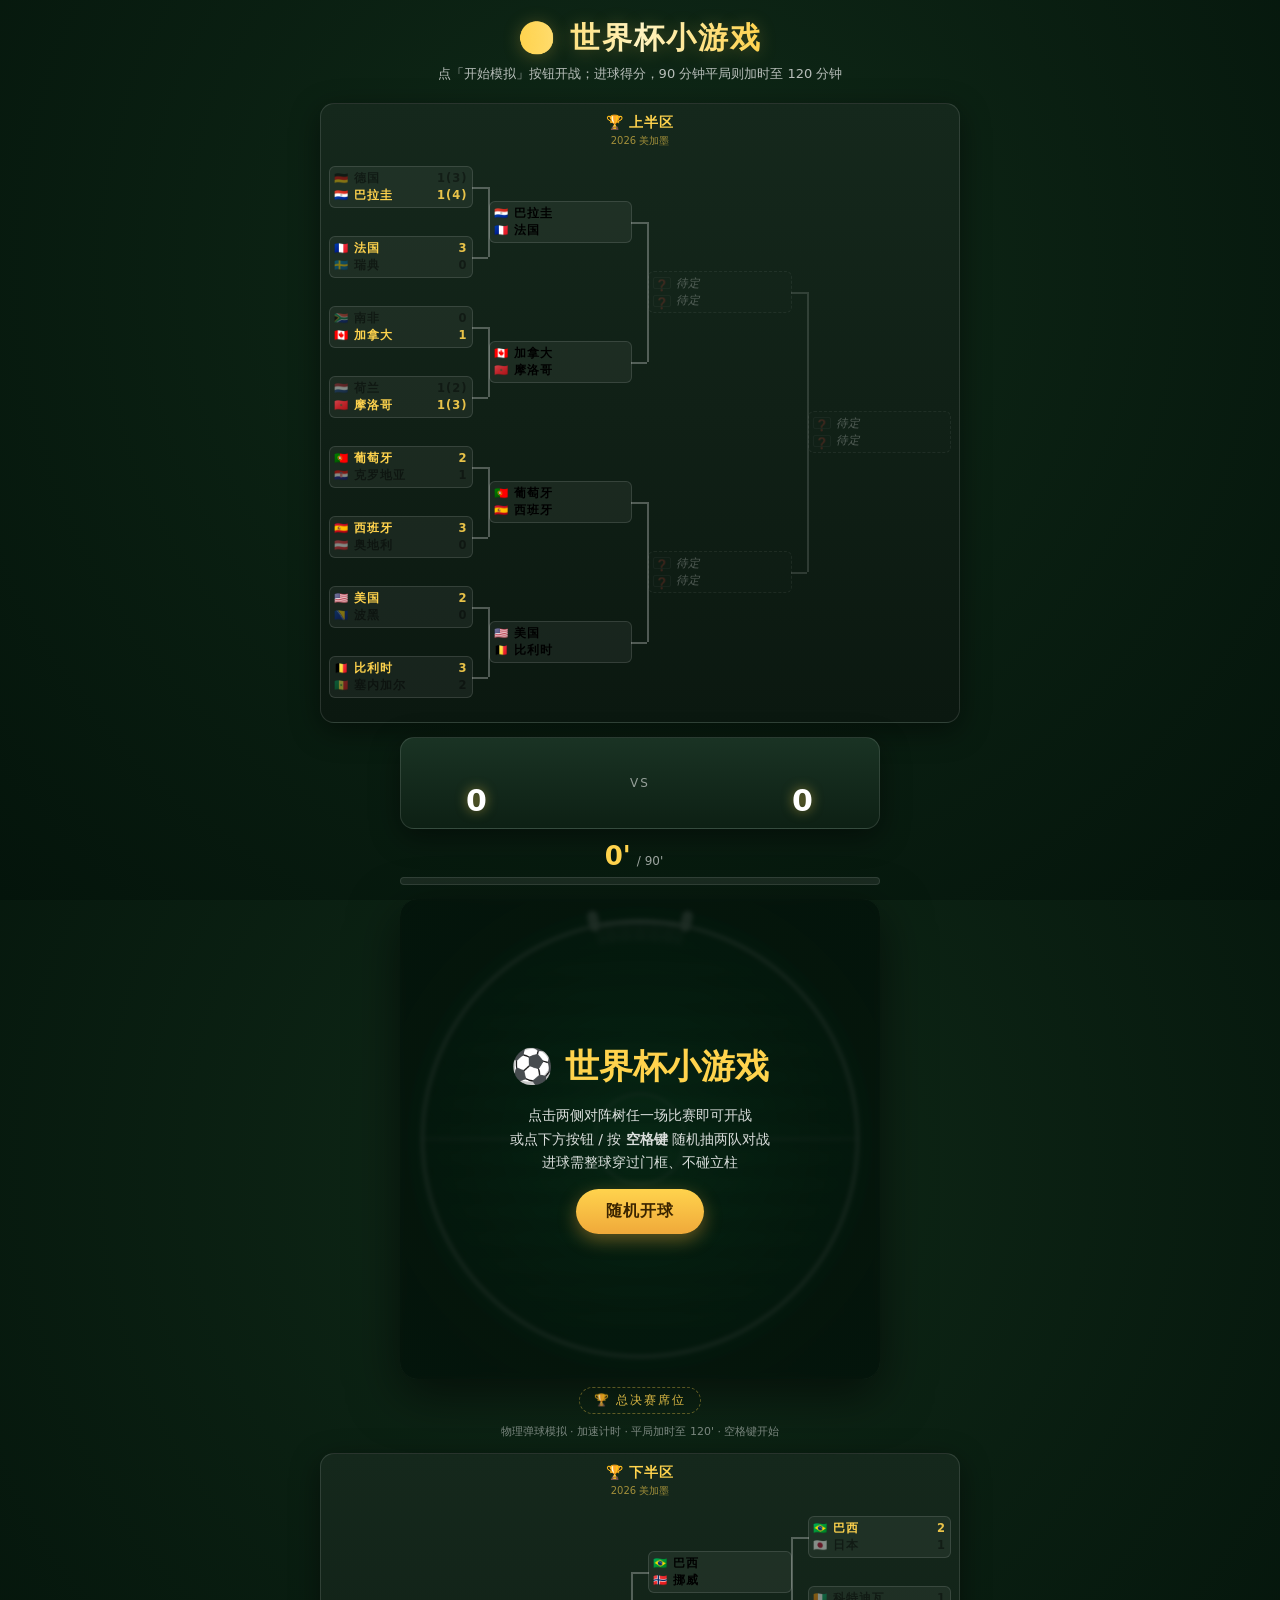
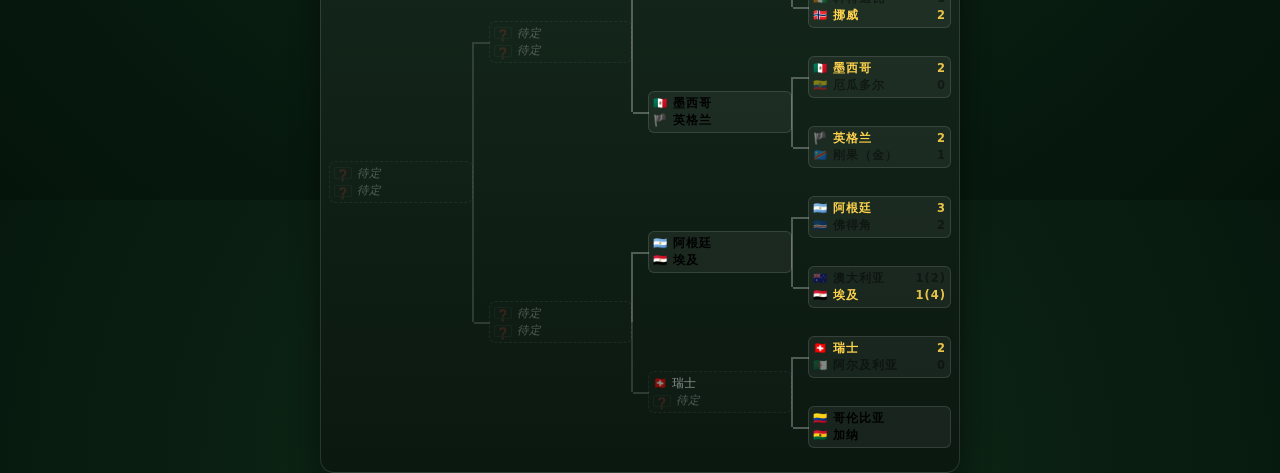
==== index.html @ c5d13bf4 "chore: 更新对阵图 32 强赛结果（葡/西/瑞/阿/埃 晋级） Co-Authored-By: Claude Opus 4.8 <noreply@anthropic.com>" ====
<!DOCTYPE html>
<html lang="zh-CN">
<head>
<meta charset="UTF-8">
<meta name="viewport" content="width=device-width, initial-scale=1.0">
<title>⚽ 世界杯小游戏</title>
<style>
  :root{
    --pitch:#0b5d2e;
    --pitch-dark:#073d1d;
    --line:rgba(255,255,255,.85);
    --gold:#ffd34d;
  }
  *{box-sizing:border-box;margin:0;padding:0}
  html,body{height:100%}
  body{
    font-family:"Segoe UI",system-ui,"Microsoft YaHei",sans-serif;
    background:radial-gradient(circle at 50% 30%,#102a18,#04140b);
    color:#fff;
    display:flex;flex-direction:column;align-items:center;
    min-height:100vh;padding:18px 12px 30px;
    overflow-x:hidden;
  }
  h1{
    font-size:clamp(20px,3.4vw,30px);
    letter-spacing:2px;
    background:linear-gradient(90deg,var(--gold),#fff7cf,var(--gold));
    -webkit-background-clip:text;background-clip:text;color:transparent;
    margin-bottom:6px;text-shadow:0 2px 18px rgba(255,211,77,.25);
  }
  .subtitle{opacity:.7;font-size:13px;margin-bottom:14px}

  .scoreboard{
    width:min(480px,92vw);
    display:flex;align-items:center;justify-content:space-between;gap:8px;
    background:linear-gradient(180deg,#1a3324,#0d2014);
    border:1px solid rgba(255,255,255,.12);
    border-radius:14px;padding:10px 16px;
    box-shadow:0 8px 30px rgba(0,0,0,.45);
  }
  .team{display:flex;flex-direction:column;align-items:center;min-width:120px}
  .flag{font-size:30px;line-height:1;filter:drop-shadow(0 2px 4px rgba(0,0,0,.5));min-height:32px;display:flex;align-items:center;justify-content:center}
  .tname{font-size:13px;margin-top:3px;opacity:.92;font-weight:600}
  .goals{font-size:30px;font-weight:800;letter-spacing:1px;color:#fff;text-shadow:0 0 12px rgba(255,211,77,.5)}
  .vs{font-size:12px;opacity:.55;letter-spacing:2px}
  .center{display:flex;flex-direction:column;align-items:center;gap:2px}

  .clock-wrap{width:min(480px,92vw);margin:12px 0 4px}
  .clock{
    display:flex;align-items:baseline;justify-content:center;gap:6px;
    font-variant-numeric:tabular-nums;
  }
  .clock .min{font-size:26px;font-weight:800;color:var(--gold)}
  .clock .lbl{font-size:12px;opacity:.6}
  .progress{
    height:8px;border-radius:6px;margin-top:6px;overflow:hidden;
    background:rgba(255,255,255,.08);border:1px solid rgba(255,255,255,.1);
  }
  .progress>i{
    display:block;height:100%;width:0%;
    background:linear-gradient(90deg,#3ddb6a,var(--gold),#ff6b4a);
    transition:width .08s linear;
  }

  .stage{position:relative;width:min(480px,92vw);aspect-ratio:1/1;margin-top:10px}
  canvas{width:100%;height:100%;display:block;border-radius:18px;
    box-shadow:0 16px 50px rgba(0,0,0,.55),inset 0 0 0 2px rgba(255,255,255,.06)}

  .overlay{
    position:absolute;inset:0;display:flex;flex-direction:column;
    align-items:center;justify-content:center;gap:14px;
    background:radial-gradient(circle at 50% 50%,rgba(4,20,11,.82),rgba(4,20,11,.95));
    border-radius:18px;text-align:center;padding:20px;
    transition:opacity .4s;backdrop-filter:blur(2px);
  }
  .overlay.hidden{opacity:0;pointer-events:none}
  .overlay h2{font-size:clamp(22px,4vw,34px);color:var(--gold)}
  .result-line{font-size:clamp(28px,6vw,46px);font-weight:800;letter-spacing:2px;
    text-shadow:0 0 22px rgba(255,211,77,.45)}
  .result-tag{font-size:14px;opacity:.8;margin-top:-6px;letter-spacing:6px}

  /* ---------- 比赛结束：结果卡片 ---------- */
  .final-result{
    display:flex;align-items:center;justify-content:center;gap:14px;
    width:100%;max-width:520px;margin:6px 0 2px;
  }
  .final-team{
    display:flex;flex-direction:column;align-items:center;gap:6px;
    min-width:104px;padding:10px 8px;border-radius:14px;
    background:linear-gradient(180deg,rgba(255,255,255,.04),rgba(255,255,255,.01));
    border:1px solid rgba(255,255,255,.12);
    transition:transform .25s,box-shadow .25s,border-color .25s;
  }
  .final-team.winner{
    transform:scale(1.1);
    border-color:rgba(255,211,77,.7);
    box-shadow:0 0 26px rgba(255,211,77,.45),0 0 60px rgba(255,211,77,.18);
  }
  .final-team .fflag{width:62px;height:44px;object-fit:cover;border-radius:6px;
    box-shadow:0 4px 12px rgba(0,0,0,.5);border:1px solid rgba(255,255,255,.25)}
  .final-team .fname{
    font-size:clamp(16px,2.6vw,22px);font-weight:800;letter-spacing:.5px;
    text-align:center;line-height:1.15;
  }
  .final-team.winner .fname{
    color:var(--gold);text-shadow:0 0 14px rgba(255,211,77,.55);
  }
  .final-score{
    font-size:clamp(46px,9vw,72px);font-weight:900;letter-spacing:2px;
    font-variant-numeric:tabular-nums;line-height:1;
    color:#fff;text-shadow:0 0 22px rgba(255,211,77,.55),0 4px 18px rgba(0,0,0,.6);
    display:flex;align-items:center;gap:10px;
  }
  .final-score .pen{
    font-size:.4em;font-weight:700;opacity:.85;color:var(--gold);
    display:flex;flex-direction:column;align-items:center;line-height:1.1;
  }
  .final-score .pen small{font-size:.62em;opacity:.7;font-weight:600;letter-spacing:1px}
  .final-tag{
    display:inline-block;margin-top:10px;padding:4px 16px;border-radius:20px;
    font-size:13px;font-weight:800;letter-spacing:4px;
    background:rgba(255,211,77,.14);border:1px solid rgba(255,211,77,.4);color:var(--gold);
  }
  .final-winner-line{
    margin-top:8px;font-size:clamp(15px,2.4vw,19px);font-weight:700;opacity:.92;
    text-align:center;
  }

  button{
    cursor:pointer;border:none;outline:none;
    font-family:inherit;font-weight:700;letter-spacing:1px;
  }
  .btn{
    background:linear-gradient(180deg,var(--gold),#f0a93a);
    color:#3a2400;padding:12px 30px;border-radius:30px;font-size:16px;
    box-shadow:0 6px 18px rgba(240,169,58,.4);transition:transform .12s,box-shadow .12s;
  }
  .btn:hover{transform:translateY(-2px);box-shadow:0 10px 24px rgba(240,169,58,.55)}
  .btn:active{transform:translateY(0)}

  .hint{font-size:11px;opacity:.45;margin-top:10px}

  .goal-flash{
    position:absolute;top:50%;left:50%;transform:translate(-50%,-50%) scale(.6);
    display:flex;flex-direction:column;align-items:center;gap:6px;
    font-size:clamp(34px,8vw,64px);font-weight:900;color:#fff;
    text-shadow:0 0 24px var(--gold),0 0 50px #ff6b4a;letter-spacing:3px;
    opacity:0;pointer-events:none;transition:opacity .25s,transform .25s;
  }
  .goal-flash.show{opacity:1;transform:translate(-50%,-50%) scale(1)}
  .goal-flash .gname{
    font-size:.42em;letter-spacing:1px;font-weight:800;color:var(--gold);
    text-shadow:0 0 14px rgba(255,211,77,.6);white-space:nowrap;
  }

  /* ---------- 整体布局：左半区树 | 中球场 | 右半区树 ---------- */
  :root{--ln:rgba(255,255,255,.28)}
  .layout{
    display:flex;gap:14px;align-items:flex-start;justify-content:center;
    width:min(1600px,99vw);margin-top:6px;
  }
  .bracket-side{
    flex:0 0 540px;display:flex;flex-direction:column;align-items:stretch;
    background:linear-gradient(180deg,#15281c,#0b1810);
    border:1px solid rgba(255,255,255,.12);border-radius:14px;
    padding:10px 8px;box-shadow:0 8px 30px rgba(0,0,0,.45);
  }
  .bracket-head{font-weight:800;font-size:14px;letter-spacing:1px;color:var(--gold);text-align:center;margin-bottom:4px}
  .bracket-sub{display:block;font-size:10px;font-weight:500;opacity:.6;letter-spacing:0;margin-top:2px}
  .center-panel{flex:1 1 560px;min-width:0;display:flex;flex-direction:column;align-items:center}
  .final-seat{
    margin-top:8px;font-size:12px;letter-spacing:2px;color:var(--gold);opacity:.85;
    padding:4px 14px;border:1px dashed rgba(255,211,77,.4);border-radius:20px;
  }

  /* ---------- 对阵树 ---------- */
  .bracket{display:flex;align-items:center;height:560px}
  .col{display:flex;flex-direction:column;justify-content:space-around;height:100%;flex:1;min-width:0}
  .gap{flex:0 0 16px}   /* 列间连接线空间 */

  .match{
    position:relative;display:block;cursor:pointer;text-align:left;
    background:rgba(255,255,255,.05);border:1px solid rgba(255,255,255,.12);
    border-radius:6px;padding:3px 4px;width:100%;
    transition:background .12s,border-color .12s;
  }
  .match:hover{background:rgba(255,211,77,.16);border-color:rgba(255,211,77,.6)}
  .match.active{background:rgba(255,211,77,.24);border-color:var(--gold);box-shadow:0 0 10px rgba(255,211,77,.4)}
  .match.disabled{cursor:default;background:rgba(255,255,255,.02);border-style:dashed;opacity:.5}
  .mrow{display:flex;align-items:center;gap:5px;font-size:11.5px;line-height:1.5}
  .mrow .mf{width:18px;height:12px;object-fit:cover;border-radius:2px;flex:0 0 auto;border:1px solid rgba(255,255,255,.2)}
  .mrow .mn{flex:1;min-width:0;white-space:nowrap;overflow:hidden;text-overflow:ellipsis}
  .mrow.tbd{opacity:.55}
  .mrow.tbd .mn{font-style:italic}
  .mrow .ms{flex:0 0 auto;font-variant-numeric:tabular-nums;font-weight:700;min-width:11px;text-align:right;opacity:.9}
  .mrow.win .mn{color:var(--gold);font-weight:700}
  .mrow.win .ms{color:var(--gold)}
  .mrow.lose{opacity:.45}

  /* 连接线：左侧树向右生长。横向 stub 用 ::after，纵向母线用 ::before */
  .col.has-next .match::after{
    content:'';position:absolute;left:100%;top:50%;width:16px;border-top:2px solid var(--ln);
  }
  /* 顶部队伍（奇数）：母线向下到配对中点 */
  .col.has-next .match:nth-child(odd)::before{
    content:'';position:absolute;left:calc(100% + 16px);top:50%;
    height:35px;border-right:2px solid var(--ln);
  }
  /* 底部队伍（偶数）：母线向上到配对中点 */
  .col.has-next .match:nth-child(even)::before{
    content:'';position:absolute;left:calc(100% + 16px);bottom:50%;
    height:35px;border-right:2px solid var(--ln);
  }
  /* 不同轮次配对半高不同：r2=70px, r3=140px */
  .col.r2 .match:nth-child(odd)::before,
  .col.r2 .match:nth-child(even)::before{height:70px}
  .col.r3 .match:nth-child(odd)::before,
  .col.r3 .match:nth-child(even)::before{height:140px}

  /* 右侧树：列序反向 + 连接线改到左侧（不用 transform，保证国旗/文字正向） */
  .bracket.mirror{flex-direction:row-reverse}
  .bracket.mirror .col.has-next .match::after{left:auto;right:100%}
  .bracket.mirror .col.has-next .match::before{
    left:auto;right:calc(100% + 16px);border-right:none;border-left:2px solid var(--ln)
  }

  /* 时钟加时标签 */
  .extra-tag{font-size:11px;color:#ff8a4a;margin-left:6px;font-weight:700}

  /* ---------- 点球大战记录条 ---------- */
  .pens-bar{width:min(480px,92vw);margin-top:8px;display:flex;flex-direction:column;gap:4px}
  .pens-row{display:flex;align-items:center;gap:7px;font-size:12px;
    background:rgba(255,255,255,.04);border:1px solid rgba(255,255,255,.1);
    border-radius:8px;padding:4px 8px}
  .pens-row .mf{width:20px;height:14px;object-fit:cover;border-radius:2px;flex:0 0 auto;border:1px solid rgba(255,255,255,.2)}
  .pens-row .pname{min-width:60px;font-weight:700;white-space:nowrap;overflow:hidden;text-overflow:ellipsis}
  .pens-slots{display:flex;gap:4px;flex:1;flex-wrap:wrap}
  .pens-slot{width:17px;height:17px;border-radius:4px;display:flex;align-items:center;justify-content:center;
    font-size:11px;font-weight:800;background:rgba(255,255,255,.06);border:1px solid rgba(255,255,255,.12)}
  .pens-slot.make{background:rgba(61,219,106,.25);border-color:#3ddb6a;color:#3ddb6a}
  .pens-slot.miss{background:rgba(255,90,90,.2);border-color:#ff5a5a;color:#ff5a5a}
  .pens-slot.now{box-shadow:0 0 8px rgba(255,211,77,.7);border-color:var(--gold);color:var(--gold)}

  @media(max-width:1280px){
    .layout{flex-direction:column;align-items:center}
    .bracket-side{flex:0 0 auto;width:min(640px,96vw)}
  }
</style>
</head>
<body>
  <h1>⚽ 世界杯小游戏</h1>
  <div class="subtitle">点「开始模拟」按钮开战；进球得分，90 分钟平局则加时至 120 分钟</div>

  <div class="layout">
    <!-- 左：上半区对阵树 -->
    <aside class="bracket-side">
      <div class="bracket-head">🏆 上半区
        <span class="bracket-sub">2026 美加墨</span>
      </div>
      <div class="bracket" id="bracketTop"></div>
    </aside>

    <!-- 中：球场 + 总决赛席位 -->
    <main class="center-panel">
      <div class="scoreboard">
        <div class="team">
          <div class="flag" id="flagA">🏳️</div>
          <div class="tname" id="nameA">A队</div>
          <div class="goals" id="scoreA">0</div>
        </div>
        <div class="center">
          <div class="vs">VS</div>
        </div>
        <div class="team">
          <div class="flag" id="flagB">🏳️</div>
          <div class="tname" id="nameB">B队</div>
          <div class="goals" id="scoreB">0</div>
        </div>
      </div>

      <div class="clock-wrap">
        <div class="clock">
          <span class="min" id="clockMin">0'</span>
          <span class="lbl" id="clockMax">/ 90'</span>
          <span class="extra-tag" id="extraTag"></span>
        </div>
        <div class="progress"><i id="progressBar"></i></div>
      </div>

      <div class="pens-bar" id="pensBar" style="display:none">
        <div class="pens-row" id="pensRowA"></div>
        <div class="pens-row" id="pensRowB"></div>
      </div>

      <div class="stage">
        <canvas id="pitch" width="640" height="640"></canvas>
        <div class="goal-flash" id="goalFlash">GOAL!</div>
        <div class="overlay" id="overlay">
          <h2 id="overlayTitle">⚽ 世界杯小游戏</h2>
          <div id="overlayBody" style="opacity:.85;font-size:14px;line-height:1.7">
            点击两侧对阵树任一场比赛即可开战<br>或点下方按钮 / 按 <b>空格键</b> 随机抽两队对战<br>进球需整球穿过门框、不碰立柱
          </div>
          <button class="btn" id="startBtn">随机开球</button>
        </div>
      </div>

      <div class="final-seat">🏆 总决赛席位</div>
      <div class="hint">物理弹球模拟 · 加速计时 · 平局加时至 120' · 空格键开始</div>
    </main>

    <!-- 右：下半区对阵树 -->
    <aside class="bracket-side">
      <div class="bracket-head">🏆 下半区
        <span class="bracket-sub">2026 美加墨</span>
      </div>
      <div class="bracket mirror" id="bracketBottom"></div>
    </aside>
  </div>

<script>
(function(){
  "use strict";

  // ---------- 国家池：[英文名, ISO代码, emoji回退] ----------
  const COUNTRIES = [
    ["Brazil","br","🇧🇷"],["Argentina","ar","🇦🇷"],["France","fr","🇫🇷"],["Germany","de","🇩🇪"],
    ["Spain","es","🇪🇸"],["England","gb-eng","🏴"],["Portugal","pt","🇵🇹"],["Netherlands","nl","🇳🇱"],
    ["Belgium","be","🇧🇪"],["Croatia","hr","🇭🇷"],["Mexico","mx","🇲🇽"],["Japan","jp","🇯🇵"],
    ["USA","us","🇺🇸"],["Morocco","ma","🇲🇦"],["Senegal","sn","🇸🇳"],["Switzerland","ch","🇨🇭"],
    ["Colombia","co","🇨🇴"],["Sweden","se","🇸🇪"],["Paraguay","py","🇵🇾"],["Canada","ca","🇨🇦"],
    ["Austria","at","🇦🇹"],["Bosnia","ba","🇧🇦"],["Ivory Coast","ci","🇨🇮"],["Norway","no","🇳🇴"],
    ["Ecuador","ec","🇪🇨"],["DR Congo","cd","🇨🇩"],["Cape Verde","cv","🇨🇻"],["Egypt","eg","🇪🇬"],
    ["Algeria","dz","🇩🇿"],["Ghana","gh","🇬🇭"],["South Africa","za","🇿🇦"],["Australia","au","🇦🇺"]
  ];

  // 国旗图片缓存（按 ISO 代码缓存 Image，避免重复加载）
  const flagImgs = {};
  function getFlagImg(code){
    if(!flagImgs[code]){
      const img = new Image();
      img.crossOrigin = "anonymous";     // 便于 canvas 绘制（flagcdn 支持 CORS）
      img.src = `https://flagcdn.com/${code}.svg`;
      flagImgs[code] = img;
    }
    return flagImgs[code];
  }

  // ---------- DOM ----------
  const canvas = document.getElementById("pitch");
  const ctx = canvas.getContext("2d");
  const elFlagA=document.getElementById("flagA"), elNameA=document.getElementById("nameA"), elScoreA=document.getElementById("scoreA");
  const elFlagB=document.getElementById("flagB"), elNameB=document.getElementById("nameB"), elScoreB=document.getElementById("scoreB");
  const elClock=document.getElementById("clockMin"), elBar=document.getElementById("progressBar"),
        elClockMax=document.getElementById("clockMax"), elExtraTag=document.getElementById("extraTag");
  const elOverlay=document.getElementById("overlay"), elOverlayTitle=document.getElementById("overlayTitle"), elOverlayBody=document.getElementById("overlayBody");
  const elStartBtn=document.getElementById("startBtn");
  const elFlash=document.getElementById("goalFlash");
  const elPensBar=document.getElementById("pensBar"),
        elPensRowA=document.getElementById("pensRowA"), elPensRowB=document.getElementById("pensRowB");

  // ---------- 几何 ----------
  const W = canvas.width, H = canvas.height;
  const CX = W/2, CY = H/2;
  const R = 290;            // 圆形球场半径
  const BALL_R = 38;        // 足球半径
  const GOAL_SPAN = 0.42;   // 球门弧度（约 24°，整球进框后实际可进窗口极小）

  // ---------- 配置 / 常量 ----------
  // 比赛流程
  const ALLOW_EXTRA = true;          // 是否允许加时赛（小组赛=false：90' 平局即终场，不进加时）
  const ALLOW_PENS = true;           // 是否允许点球大战（小组赛=false；仅在加时结束仍平局时触发）
  const FORCE_EXTRA = false;         // 测试开关：true=任何比分 90' 结束都强制进入加时赛
  const FORCE_PENS = false;          // 测试开关：true=任何比分结束都进点球；false=仅 120' 仍平局进点球
  const T_REG = 60,                  // 常规时间映射秒数（0~90'）
        T_EXTRA = 20,                // 加时映射秒数（90~120'，与常规同比例 0.667s/min）
        P_ACCEL = 1;                 // 计时曲线指数：1=匀速线性，>1=前慢后快（缓入）
  const KICKOFF_PAUSE = 1.0;         // 中圈开球后停顿秒数（半场 45' / 进球 / 加时开球 90' / 加时半场 105'）
  // 物理
  const TARGET_SP = 480;             // 足球恒定目标速率（像素/秒），始终保持高速
  // 点球大战
  const PEN_GOAL_P = 0.72,           // 单球进球概率
        PEN_GC = -Math.PI/2,         // 点球阶段球门固定角度（球场顶部）
        PEN_PREP = 0.5,              // 准备阶段秒数
        PEN_FLIGHT = 0.85,           // 飞行阶段秒数
        PEN_RESOLVE = 0.9,           // 落定阶段秒数
        PEN_GAP = 0.6;               // 轮次间隔秒数

  // ---------- 状态 ----------
  let state = null;         // 当前对局状态
  let rafId = null;
  let lastT = 0;

  function pickTwoCountries(){
    const pool = COUNTRIES.slice();
    const i = Math.floor(Math.random()*pool.length);
    const a = pool.splice(i,1)[0];
    const j = Math.floor(Math.random()*pool.length);
    const b = pool.splice(j,1)[0];
    return [a,b];
  }

  function makeBall(country, angleStart, color){
    const pos = polar(R*0.55, angleStart);
    const speed = 480;
    const dir = angleStart + Math.PI + (Math.random()-0.5)*1.2;
    return {
      name: country[0],     // 英文名
      code: country[1],     // ISO 代码（取国旗图）
      emoji: country[2],    // 加载前的 emoji 回退
      color: color,
      x: CX + pos.x, y: CY + pos.y,
      vx: Math.cos(dir)*speed,
      vy: Math.sin(dir)*speed,
      spin: 0,            // 旋转角，用来画国旗转动
      spinV: (Math.random()-0.5)*4,
      score: 0
    };
  }
  function polar(r,a){return {x:Math.cos(a)*r, y:Math.sin(a)*r};}
  function lerp(a,b,t){return a+(b-a)*t;}          // 线性插值


  // cA/cB 可选，不传则随机抽两队
  function newMatch(cA, cB){
    if(!cA || !cB){ const [a,b]=pickTwoCountries(); cA=a; cB=b; }
    const goalCenter = -Math.PI/2;                   // 球门固定在球场正上方
    const balls = [
      makeBall(cA, Math.random()*Math.PI*2, "#ff5a5a"),
      makeBall(cB, Math.random()*Math.PI*2, "#4aa3ff")
    ];
    return {
      countries:[cA,cB],
      balls:balls,
      goalCenter: goalCenter,
      goalFlash:0,          // 进球时门闪一下
      scoreA:0, scoreB:0,
      started:false,
      finished:false,
      // 时间：60 秒映射 0~90 分钟，线性匀速；90' 平局则加时到 120'
      realStart:0,
      realDuration:60,      // 常规时间映射秒数
      extra:false,          // 是否进入加时
      extraStart:0,         // 加时开始的真实时刻
      matchMin:0,
      prevMin:0,            // 上一帧分钟数，用于检测 45'/105' 跨越
      // 中圈开球停顿：半场/进球/加时开球/加时半场时，两球回中央并冻结 KICKOFF_PAUSE 秒
      freezeUntil:0,        // 物理冻结到的绝对时刻（<=now 表示未冻结）
      freezeStart:0,        // 本次冻结开始时刻（用于把暂停时长补回 realStart/extraStart）
      freezeMin:0,          // 冻结期间固定显示的分钟
      pendingKickoff:null,  // 进球后排队等待的中圈开球（值为开球时的分钟），下一帧处理
      rot:0                 // 外圈整体旋转角度
    };
  }

  function accel(min0, min1, k){ return min0 + (min1-min0)*Math.pow(k, P_ACCEL); }

  // 中圈开球：两球置于球场中央两侧（随机中轴），各自朝外侧射出
  function resetBallsToCenter(){
    const balls = state.balls;
    const off = BALL_R + 6;                 // 两球距中心的偏移
    for(let i=0;i<balls.length;i++){
      const s = i===0 ? -1 : 1;             // 球0(A)在左，球1(B)在右
      // 两球左右并排在中圈：位置固定，不随机，避免恰好对准球门一开场就进球
      balls[i].x = CX + s*off;
      balls[i].y = CY;
      // 朝外侧水平射出（A 向左、B 向右），略带上下随机扰动让轨迹不平行
      const outDir = (s<0 ? Math.PI : 0) + (Math.random()-0.5)*0.8;
      balls[i].vx = Math.cos(outDir)*TARGET_SP;
      balls[i].vy = Math.sin(outDir)*TARGET_SP;
      balls[i].spin = 0;
      balls[i].spinV = (Math.random()-0.5)*4;
    }
  }

  // 触发中圈开球 + 停顿：两球回中央，冻结 KICKOFF_PAUSE 秒（期间时钟与物理均暂停）
  // resetRot：仅在开场时刻（开场/下半场/加时/加时下半场）复位球场朝向，进球后不复位
  function kickoffPause(min, resetRot){
    resetBallsToCenter();
    if(resetRot) state.rot = 0;   // 开场：中线水平、球门回到正上方；进球后保持当前朝向继续旋转
    state.matchMin = min;
    state.freezeMin = min;
    const now = performance.now()/1000;
    state.freezeStart = now;
    state.freezeUntil = now + KICKOFF_PAUSE;
  }

  // 记分牌：用 flagcdn 图片 + 英文名
  function flagImgHTML(code, emoji){
    return `<img src="https://flagcdn.com/${code}.svg" alt="${emoji}"
              style="width:42px;height:30px;object-fit:cover;border-radius:4px;
                     box-shadow:0 2px 6px rgba(0,0,0,.5);border:1px solid rgba(255,255,255,.25)"
              onerror="this.replaceWith(document.createTextNode('${emoji}'))">`;
  }

  function applyUI(state){
    const [cA,cB]=state.countries;
    elFlagA.innerHTML=flagImgHTML(cA[1], cA[2]); elNameA.textContent=zhName(cA); elScoreA.textContent=state.scoreA;
    elFlagB.innerHTML=flagImgHTML(cB[1], cB[2]); elNameB.textContent=zhName(cB); elScoreB.textContent=state.scoreB;
  }

  // ---------- 物理更新 ----------
  function step(dt){
    if(!state || !state.started || state.finished) return;
    // 点球阶段：跑独立的点球状态机，不走常规物理/计时
    if(state.pens){ stepPens(dt); return; }

    const now = performance.now()/1000;

    // —— 中圈开球停顿期间：时钟与物理均暂停 ——
    if(state.freezeUntil){
      if(now < state.freezeUntil){
        state.matchMin = state.freezeMin;   // 时钟停在开球分钟
        return;                              // 不推进物理
      }
      // 刚解冻：把实际暂停时长补回时间基准，让比赛时钟从冻结处无缝继续（无帧漂移）
      const dur = now - state.freezeStart;
      state.realStart += dur;
      if(state.extra) state.extraStart += dur;
      state.freezeUntil = 0;
    }

    // 计时：常规 0~90'，平局则加时 90~120'
    if(!state.extra){
      let t = now - state.realStart;
      if(t >= T_REG){
        t = T_REG;
        state.matchMin = 90;
        // 常规时间结束
        if(FORCE_PENS){
          enterPens();                       // 测试开关：任何比分都直接进点球
        } else if(FORCE_EXTRA){
          state.extra = true;
          state.extraStart = now;            // 测试开关：强制进入加时
          kickoffPause(90, true);            // 加时开球 + 停顿（复位球场朝向）
          state.prevMin = 90;
          return;
        } else if(state.scoreA === state.scoreB && ALLOW_EXTRA){
          state.extra = true;
          state.extraStart = now;            // 平局 -> 加时
          kickoffPause(90, true);            // 加时开球 + 停顿（复位球场朝向）
          state.prevMin = 90;
          return;
        } else {
          state.finished = true;             // 分出胜负 / 平局且无加时（小组赛）-> 终场
        }
      } else {
        state.matchMin = accel(0, 90, t/T_REG);
      }
    } else {
      let te = now - state.extraStart;
      if(te >= T_EXTRA){
        te = T_EXTRA;
        state.matchMin = 120;
        // 加时结束：平局且允许点球 -> 点球；FORCE_PENS 亦强制点球；否则终场（含平局且无点球）
        if(FORCE_PENS){
          enterPens();
        } else if(state.scoreA === state.scoreB && ALLOW_PENS){
          enterPens();
        } else {
          state.finished = true;
        }
      } else {
        state.matchMin = accel(90, 120, te/T_EXTRA);
      }
    }

    // —— 进球后排队的开球（在物理中触发，下一帧处理，避免当帧余下子步移动刚归位的球）——
    if(state.pendingKickoff != null){
      kickoffPause(state.pendingKickoff);
      state.pendingKickoff = null;
      return;
    }
    // —— 半场 45' / 加时半场 105'：跨过即中圈开球 + 停顿 ——
    if(!state.extra){
      if(state.prevMin < 45 && state.matchMin >= 45){
        kickoffPause(45, true);              // 下半场开场（复位球场朝向）
        flashMsg("下半场", KICKOFF_PAUSE*1000);   // 停顿期间中央显示文字
        state.prevMin = 45;
        return;
      }
    } else {
      if(state.prevMin < 105 && state.matchMin >= 105){
        kickoffPause(105, true);            // 加时下半场开场（复位球场朝向）
        state.prevMin = 105;
        return;
      }
    }

    const balls = state.balls;

    // 多次小步长推进，避免高速穿墙
    const sub = 4;
    const h = dt/sub;
    for(let s=0;s<sub;s++){
      integrate(h);
      wallAndGoal();
      ballBall();
    }

    // 旋转更新
    for(const b of balls){ b.spin += b.spinV*dt; }
    if(state.goalFlash>0) state.goalFlash -= dt;

    // 外圈整体旋转：草地/中线/中圈随球场转动，球门始终固定在正上方
    state.rot += dt * 0.35;   // 弧度/秒，顺时针缓慢旋转
    state.prevMin = state.matchMin;
  }

  function integrate(h){
    for(const b of state.balls){
      b.x += b.vx*h;
      b.y += b.vy*h;
      // 保持恒定高速：把速度归一化到目标速率（方向不变，速率恒定）
      const sp = Math.hypot(b.vx,b.vy) || 1;
      b.vx = b.vx/sp*TARGET_SP;
      b.vy = b.vy/sp*TARGET_SP;
    }
  }

  function wallAndGoal(){
    // 球门跟随外圈旋转后的当前角度
    const gc = state.goalCenter + state.rot;
    const g0 = gc - GOAL_SPAN/2, g1 = gc + GOAL_SPAN/2;
    // 两根立柱的位置（圆周上门框两端）
    const posts = [
      {x: CX+Math.cos(g0)*R, y: CY+Math.sin(g0)*R},
      {x: CX+Math.cos(g1)*R, y: CY+Math.sin(g1)*R}
    ];
    const maxDist = R - BALL_R;

    for(const b of state.balls){
      // 1) 立柱碰撞 —— 碰到立柱就反弹，且不算进球（“一点都不能碰到立柱”）
      let hitPost = false;
      for(const p of posts){
        const px=b.x-p.x, py=b.y-p.y;
        const pd=Math.hypot(px,py);
        if(pd <= BALL_R && pd > 0.0001){
          const nx=px/pd, ny=py/pd;            // 法线：立柱→球心
          const dot=b.vx*nx + b.vy*ny;
          if(dot < 0){                          // 仅当朝立柱运动时反射
            b.vx -= 2*dot*nx;
            b.vy -= 2*dot*ny;
          }
          // 推离立柱表面
          b.x = p.x + nx*BALL_R;
          b.y = p.y + ny*BALL_R;
          b.spinV = (Math.random()-0.5)*8;
          hitPost = true;
        }
      }
      if(hitPost) continue;   // 本帧已碰立柱，不再判墙/进球

      const dx=b.x-CX, dy=b.y-CY;
      const dist=Math.hypot(dx,dy);
      if(dist < maxDist) continue;  // 还没碰到边界，跳过

      const ang = Math.atan2(dy,dx);
      let diff = normAngle(ang - gc);
      const inGoal = Math.abs(diff) <= GOAL_SPAN/2;

      if(inGoal){
        // 球在门框角度内、且没碰立柱 -> 整个球在门框范围内
        // 球心越过门线(半径 R)才算真正进网
        if(dist >= R){
          scoreGoal(b);
          // 进球后正常反弹回场内继续运动
          b.x = CX + Math.cos(ang)*maxDist*0.35;
          b.y = CY + Math.sin(ang)*maxDist*0.35;
          const sp = Math.hypot(b.vx,b.vy) || 480;
          b.vx = -Math.cos(ang)*sp;
          b.vy = -Math.sin(ang)*sp;
        }
        // else: 在门框内但还没越过门线 -> 不反弹，继续穿行（可能下一帧碰立柱被弹）
      } else {
        // 撞外圈反弹
        const nx=dx/dist, ny=dy/dist;
        const dot = b.vx*nx + b.vy*ny;
        b.vx -= 2*dot*nx;
        b.vy -= 2*dot*ny;
        // 推回界内
        b.x = CX + nx*maxDist;
        b.y = CY + ny*maxDist;
        // 碰墙加点随机扰动，制造“乱弹”
        const jitter = (Math.random()-0.5)*0.5;
        const cs=Math.cos(jitter), sn=Math.sin(jitter);
        const nvx=b.vx*cs - b.vy*sn, nvy=b.vx*sn + b.vy*cs;
        b.vx=nvx; b.vy=nvy;
        b.spinV = (Math.random()-0.5)*6;
      }
    }
  }

  function normAngle(a){
    while(a>Math.PI) a-=2*Math.PI;
    while(a<-Math.PI) a+=2*Math.PI;
    return a;
  }

  function ballBall(){
    const a=state.balls[0], b=state.balls[1];
    const dx=b.x-a.x, dy=b.y-a.y;
    const dist=Math.hypot(dx,dy);
    const minD = BALL_R*2;
    if(dist>0 && dist<minD){
      const nx=dx/dist, ny=dy/dist;
      // 分离
      const overlap = minD - dist;
      a.x -= nx*overlap/2; a.y -= ny*overlap/2;
      b.x += nx*overlap/2; b.y += ny*overlap/2;
      // 弹性碰撞（等质量）
      const dvx=b.vx-a.vx, dvy=b.vy-a.vy;
      const dot=dvx*nx + dvy*ny;
      if(dot<0){
        a.vx += dot*nx; a.vy += dot*ny;
        b.vx -= dot*nx; b.vy -= dot*ny;
        // 碰撞加随机扰动 -> 乱弹
        const j=(Math.random()-0.5)*0.6;
        const cs=Math.cos(j), sn=Math.sin(j);
        [a,b].forEach(o=>{
          const nvx=o.vx*cs - o.vy*sn, nvy=o.vx*sn + o.vy*cs;
          o.vx=nvx; o.vy=nvy; o.spinV=(Math.random()-0.5)*8;
        });
        // 给点能量防止停下
        const boost=1.04;
        a.vx*=boost; a.vy*=boost; b.vx*=boost; b.vy*=boost;
      }
    }
  }

  function scoreGoal(b){
    b.score++;
    if(b===state.balls[0]) state.scoreA=b.score;
    else state.scoreB=b.score;
    state.goalFlash = 0.8;
    applyUI(state);
    // 进球提示：GOAL 居中，下方显示中文队名
    elFlash.innerHTML = `GOAL!<span class="gname">${zhByCode(b.code) || b.name}</span>`;
    elFlash.classList.add("show");
    clearTimeout(state._flashTimer);
    state._flashTimer = setTimeout(()=>elFlash.classList.remove("show"), 900);
    // 进球后：球回中圈并停顿 1 秒（下一帧处理，避免当帧余下子步移动刚归位的球）
    state.pendingKickoff = state.matchMin;
  }

  function flashMsg(text, dur){
    elFlash.textContent = text;
    elFlash.classList.add("show");
    clearTimeout(state._flashTimer);
    state._flashTimer = setTimeout(()=>elFlash.classList.remove("show"), dur||900);
  }

  // ==================== 点球大战 ====================
  // 触发：120' 仍平局（或 FORCE_PENS 测试开关）。球门冻结到顶部(-π/2)，球场停止旋转，
  // 每轮：先按 0.72 概率判定进/扑出，再用物理飞行动画把结果演出来。
  // 赛制：5 轮交替 + 提前结束判定，仍平则突然死亡。

  function enterPens(){
    // 冻结旋转：令 goalCenter+rot = 顶部，且 stepPens 不再增加 rot
    state.goalCenter = PEN_GC - state.rot;
    state.pens = {
      phase:"prep", t:0,
      firstKicker: Math.random()<0.5?0:1,   // 谁先罚
      penA:0, penB:0,
      kicksA:[], kicksB:[],                  // 每罚 true=进 false=失
      kicker:0, outcome:null, made:false, ballCorner:1,
      ballStartX:CX, ballStartY:CY, ballX:CX, ballY:CY,
      ballTargetX:CX, ballTargetY:CY,
      resolveSX:CX, resolveSY:CY, resolveTX:CX, resolveTY:CY,
      keeperAngle:PEN_GC, keeperDive:PEN_GC,
      ballSpin:0, ended:false, winner:null
    };
    setupKick();
    elPensBar.style.display="flex";
    renderPensBar();
    applyPensScoreboard();
  }

  // 决定本球谁罚、判结果、算好球路与守门员扑救方向
  function setupKick(){
    const p=state.pens;
    // 该轮谁罚：两人罚数相等时由先手开轮，否则换另一队
    p.kicker = (p.kicksA.length === p.kicksB.length) ? p.firstKicker : (1 - p.firstKicker);
    // 判定结果
    p.made = Math.random() < PEN_GOAL_P;
    if(p.made) p.outcome="goal";
    else { const r=Math.random(); p.outcome = r<0.6?"save":(r<0.8?"post":"wide"); }
    p.ballCorner = Math.random()<0.5?-1:1;
    const half = GOAL_SPAN/2;
    const cornerAng = PEN_GC + p.ballCorner * half * 0.75;     // 瞄准的角
    // 守门员扑救方向：扑救则扑对边，其余扑错边（演出"赌错方向"）
    const kSign = (p.outcome==="save") ? p.ballCorner : -p.ballCorner;
    p.keeperDive = PEN_GC + kSign * half * 0.7;
    p.keeperAngle = PEN_GC;
    // 球路终点
    let tang, trad;
    if(p.outcome==="goal"){ tang=cornerAng; trad=R-6; }              // 入网
    else if(p.outcome==="save"){ tang=cornerAng; trad=R-16; }        // 到守门员处被挡
    else if(p.outcome==="post"){ tang=PEN_GC + p.ballCorner*half; trad=R-4; }  // 撞立柱
    else { tang=PEN_GC + p.ballCorner*(half+0.20); trad=R-2; }       // 偏出
    p.ballTargetX = CX + Math.cos(tang)*trad;
    p.ballTargetY = CY + Math.sin(tang)*trad;
    p.ballStartX=CX; p.ballStartY=CY;
    p.ballX=CX; p.ballY=CY; p.ballSpin=0;
    p.phase="prep"; p.t=0;
    renderPensBar();
  }

  // 球到达终点时结算这一罚
  function resolveKick(){
    const p=state.pens, team=p.kicker;
    if(team===0) p.kicksA.push(p.made); else p.kicksB.push(p.made);
    if(p.made){ if(team===0) p.penA++; else p.penB++; }
    // 提示
    if(p.made){
      elFlash.innerHTML = `GOAL!<span class="gname">${zhName(state.countries[team])}</span>`;
      elFlash.classList.add("show");
      clearTimeout(state._flashTimer);
      state._flashTimer = setTimeout(()=>elFlash.classList.remove("show"), 900);
      state.goalFlash=0.8;
    }
    else if(p.outcome==="save") flashMsg("SAVE!");
    else if(p.outcome==="post") flashMsg("中柱!");
    else flashMsg("MISS!");
    // 结算余动终点
    if(p.made){
      const a=Math.atan2(p.ballTargetY-CY, p.ballTargetX-CX);
      p.resolveTX=CX+Math.cos(a)*(R+12); p.resolveTY=CY+Math.sin(a)*(R+12);   // 继续入网
    } else if(p.outcome==="save"){
      p.resolveTX=CX; p.resolveTY=CY;                                         // 弹回
    } else if(p.outcome==="post"){
      p.resolveTX=p.ballTargetX + (p.ballCorner>0?34:-34); p.resolveTY=p.ballTargetY+24;  // 沿切线弹开
    } else { // wide
      const a=Math.atan2(p.ballTargetY-CY, p.ballTargetX-CX);
      p.resolveTX=CX+Math.cos(a)*(R+24); p.resolveTY=CY+Math.sin(a)*(R+24);   // 继续飞出
    }
    p.resolveSX=p.ballX; p.resolveSY=p.ballY;
    renderPensBar();
    applyPensScoreboard();
  }

  // 是否已分出胜负：返回胜者 0/1，否则 null
  function checkPensEnd(){
    const p=state.pens;
    const ka=p.kicksA.length, kb=p.kicksB.length;
    if(ka<=5 && kb<=5){
      const remA=5-ka, remB=5-kb;
      if(p.penA > p.penB + remB) return 0;     // B 已追不上 A
      if(p.penB > p.penA + remA) return 1;     // A 已追不上 B
      if(ka===5 && kb===5 && p.penA!==p.penB) return p.penA>p.penB?0:1;
      return null;
    }
    // 突然死亡：双方罚数相等且不等分时结束
    if(ka===kb && p.penA!==p.penB) return p.penA>p.penB?0:1;
    return null;
  }

  function finishPens(winner){
    state.pens.ended=true;
    state.pens.winner=winner;
    state.finished=true;
    renderPensBar();
    applyPensScoreboard();
  }

  // 点球阶段每帧推进
  function stepPens(dt){
    const p=state.pens;
    p.t += dt;
    p.ballSpin += dt*10;
    if(p.phase==="prep"){
      p.ballX=CX; p.ballY=CY; p.keeperAngle=PEN_GC;
      if(p.t>=PEN_PREP){ p.phase="flight"; p.t=0; }
    } else if(p.phase==="flight"){
      const k=Math.min(1, p.t/PEN_FLIGHT), e=k*k;        // ease-in，球加速飞出
      p.ballX=lerp(p.ballStartX, p.ballTargetX, e);
      p.ballY=lerp(p.ballStartY, p.ballTargetY, e);
      p.keeperAngle=lerp(PEN_GC, p.keeperDive, k);
      if(k>=1){ p.phase="resolve"; p.t=0; resolveKick(); }
    } else if(p.phase==="resolve"){
      const k=Math.min(1, p.t/PEN_RESOLVE);
      p.ballX=lerp(p.resolveSX, p.resolveTX, k);
      p.ballY=lerp(p.resolveSY, p.resolveTY, k);
      if(state.goalFlash>0) state.goalFlash-=dt;
      if(p.t>=PEN_RESOLVE){ p.phase="gap"; p.t=0; }
    } else if(p.phase==="gap"){
      if(p.t>=PEN_GAP){
        const w=checkPensEnd();
        if(w!==null){ finishPens(w); return; }
        setupKick();
      }
    }
    // 同步罚球方球的位置/旋转供绘制
    const kb=state.balls[p.kicker];
    kb.x=p.ballX; kb.y=p.ballY; kb.spin=p.ballSpin;
  }

  // 记分牌显示 常规分(点球分)
  function applyPensScoreboard(){
    if(!state.pens) return;
    elScoreA.textContent=`${state.scoreA}(${state.pens.penA})`;
    elScoreB.textContent=`${state.scoreB}(${state.pens.penB})`;
  }

  // 点球记录条
  function renderPensBar(){
    if(!state.pens) return;
    const p=state.pens;
    const rows=[
      {el:elPensRowA, kicks:p.kicksA, tot:p.penA, c:state.countries[0], idx:0},
      {el:elPensRowB, kicks:p.kicksB, tot:p.penB, c:state.countries[1], idx:1}
    ];
    rows.forEach(r=>{
      const slots=r.kicks.map(m=>`<span class="pens-slot ${m?"make":"miss"}">${m?"✓":"✗"}</span>`).join("");
      // 当前主罚方尚未踢出这一球 -> 显示一个高亮待踢槽
      const pending = (r.idx===p.kicker && !p.ended && (p.phase==="prep"||p.phase==="flight"))
        ? `<span class="pens-slot now">·</span>` : "";
      r.el.innerHTML =
        `${smallFlag(r.c[1],r.c[2])}<span class="pname">${zhName(r.c)}</span>`+
        `<span class="pens-slots">${slots}${pending}</span><span class="pens-tot" style="font-weight:800;color:var(--gold);min-width:18px;text-align:right">${r.tot}</span>`;
    });
  }

  // 守门员：球门弧上一段挡板，按 keeperAngle 滑动/扑救
  function drawKeeper(){
    const p=state.pens, rad=R-14, a=p.keeperAngle;
    ctx.save();
    ctx.translate(CX+Math.cos(a)*rad, CY+Math.sin(a)*rad);
    ctx.rotate(a+Math.PI/2);                 // 切线方向
    ctx.fillStyle="rgba(255,255,255,.9)";
    ctx.strokeStyle="#ffd34d"; ctx.lineWidth=2;
    ctx.beginPath(); ctx.rect(-26,-6,52,12); ctx.fill(); ctx.stroke();   // 身体挡板
    ctx.beginPath(); ctx.arc(0,-12,7,0,Math.PI*2); ctx.fill();           // 头
    ctx.restore();
  }

  // ---------- 渲染 ----------
  function draw(){
    ctx.clearRect(0,0,W,H);

    // 草地背景
    const bg = ctx.createRadialGradient(CX,CY,40,CX,CY,R+30);
    bg.addColorStop(0,"#13763c");
    bg.addColorStop(1,"#06381c");
    ctx.fillStyle=bg;
    ctx.beginPath(); ctx.arc(CX,CY,R+18,0,Math.PI*2); ctx.fill();

    // 草地条纹 + 外圈线 + 中圈/中线 —— 整体绕中心旋转
    ctx.save();
    ctx.translate(CX,CY);
    ctx.rotate(state.rot);
    ctx.translate(-CX,-CY);

    // 草地条纹
    ctx.save();
    ctx.beginPath(); ctx.arc(CX,CY,R,0,Math.PI*2); ctx.clip();
    ctx.globalAlpha=0.12;
    for(let i=-R;i<R;i+=36){
      ctx.fillStyle = (i/36)%2===0 ? "#ffffff" : "#000000";
      ctx.fillRect(CX-R, CY+i, R*2, 18);
    }
    ctx.restore();

    // 外圈线
    ctx.lineWidth=4; ctx.strokeStyle="rgba(255,255,255,.85)";
    ctx.beginPath(); ctx.arc(CX,CY,R,0,Math.PI*2); ctx.stroke();

    // 中线 + 中圈
    ctx.globalAlpha=.5; ctx.lineWidth=2;
    ctx.beginPath(); ctx.arc(CX,CY,60,0,Math.PI*2); ctx.stroke();
    ctx.beginPath(); ctx.moveTo(CX-R,CY); ctx.lineTo(CX+R,CY); ctx.stroke();
    ctx.globalAlpha=1;

    ctx.restore();

    // 中点（不旋转，固定中心）
    ctx.fillStyle="rgba(255,255,255,.85)";
    ctx.beginPath(); ctx.arc(CX,CY,4,0,Math.PI*2); ctx.fill();

    // 球门（弧段缺口 + 门柱 + 网格）—— 跟随外圈旋转
    drawGoal(state.goalCenter + state.rot);

    // 点球阶段：画守门员 + 仅画主罚方那颗球
    if(state.pens){
      drawKeeper();
      drawBall(state.balls[state.pens.kicker]);
    } else {
      for(const b of state.balls) drawBall(b);
    }
  }

  function drawGoal(gc){
    const g0 = gc - GOAL_SPAN/2, g1 = gc + GOAL_SPAN/2;
    // 门后网格
    ctx.save();
    ctx.translate(CX,CY);
    ctx.rotate(gc);
    const depth = 26;
    // 网背景
    ctx.fillStyle="rgba(255,255,255,.10)";
    ctx.beginPath();
    ctx.moveTo(Math.cos(-GOAL_SPAN/2)*R, Math.sin(-GOAL_SPAN/2)*R);
    ctx.arc(0,0,R,-GOAL_SPAN/2, GOAL_SPAN/2);
    ctx.lineTo(Math.cos(GOAL_SPAN/2)*(R-depth), Math.sin(GOAL_SPAN/2)*(R-depth));
    ctx.arc(0,0,R-depth, GOAL_SPAN/2, -GOAL_SPAN/2, true);
    ctx.closePath();
    ctx.fill();
    // 网线
    ctx.strokeStyle="rgba(255,255,255,.35)"; ctx.lineWidth=1;
    for(let i=1;i<5;i++){
      const r = R - depth*i/5;
      ctx.beginPath(); ctx.arc(0,0,r,-GOAL_SPAN/2,GOAL_SPAN/2); ctx.stroke();
    }
    for(let i=1;i<6;i++){
      const a = -GOAL_SPAN/2 + GOAL_SPAN*i/6;
      ctx.beginPath();
      ctx.moveTo(Math.cos(a)*R, Math.sin(a)*R);
      ctx.lineTo(Math.cos(a)*(R-depth), Math.sin(a)*(R-depth));
      ctx.stroke();
    }
    ctx.restore();

    // 门柱（亮色，进球时闪金）—— 弧形横梁
    const flash = state.goalFlash>0;
    ctx.strokeStyle = flash ? "#ffd34d" : "#ffffff";
    ctx.lineWidth = flash ? 8 : 6;
    ctx.shadowColor = flash ? "#ffd34d" : "rgba(0,0,0,0.6)";
    ctx.shadowBlur = flash ? 24 : 6;
    ctx.beginPath();
    ctx.arc(CX,CY,R,g0,g1);
    ctx.stroke();
    ctx.shadowBlur=0;

    // 明显的立柱 —— 球门两端的粗圆角柱子，向外突出
    const postR = 7;                  // 立柱粗细
    const postOut = 14;               // 立柱向外突出长度
    [g0, g1].forEach(a=>{
      const ix = CX + Math.cos(a)*R,          iy = CY + Math.sin(a)*R;          // 内端（弧上）
      const ox = CX + Math.cos(a)*(R+postOut), oy = CY + Math.sin(a)*(R+postOut); // 外端
      ctx.strokeStyle = flash ? "#ffd34d" : "#ffffff";
      ctx.lineCap = "round";
      ctx.lineWidth = postR*2;
      ctx.shadowColor = flash ? "#ffd34d" : "rgba(0,0,0,0.6)";
      ctx.shadowBlur = flash ? 24 : 6;
      ctx.beginPath();
      ctx.moveTo(ix, iy);
      ctx.lineTo(ox, oy);
      ctx.stroke();
    });
    ctx.shadowBlur=0;
    ctx.lineCap="butt";
  }

  function drawBall(b){
    ctx.save();
    ctx.translate(b.x,b.y);
    // 阴影
    ctx.fillStyle="rgba(0,0,0,.3)";
    ctx.beginPath(); ctx.ellipse(2,4,BALL_R,BALL_R*0.92,0,0,Math.PI*2); ctx.fill();

    // 球体
    const g = ctx.createRadialGradient(-8,-8,4,0,0,BALL_R);
    g.addColorStop(0,"#ffffff"); g.addColorStop(1,b.color);
    ctx.fillStyle=g;
    ctx.beginPath(); ctx.arc(0,0,BALL_R,0,Math.PI*2); ctx.fill();

    // 旋转的国旗（圆形裁剪的图片，加载前回退 emoji）
    ctx.save();
    ctx.rotate(b.spin);
    ctx.beginPath(); ctx.arc(0,0,BALL_R-4,0,Math.PI*2); ctx.clip();
    const img = getFlagImg(b.code);
    if(img.complete && img.naturalWidth>0){
      // 把国旗图 cover 进圆内
      const sz = (BALL_R-4)*2;
      const s = Math.max(sz/img.naturalWidth, sz/img.naturalHeight);
      const dw = img.naturalWidth*s, dh = img.naturalHeight*s;
      ctx.drawImage(img, -dw/2, -dh/2, dw, dh);
    } else {
      // 还没加载：先画 emoji
      ctx.font = "bold 30px serif";
      ctx.textAlign="center"; ctx.textBaseline="middle";
      ctx.fillText(b.emoji, 0, 1);
    }
    ctx.restore();

    // 边框
    ctx.lineWidth=2; ctx.strokeStyle="rgba(0,0,0,.35)";
    ctx.beginPath(); ctx.arc(0,0,BALL_R,0,Math.PI*2); ctx.stroke();
    // 高光
    ctx.fillStyle="rgba(255,255,255,.35)";
    ctx.beginPath(); ctx.ellipse(-9,-10,8,5,-0.6,0,Math.PI*2); ctx.fill();
    ctx.restore();
  }

  // ---------- 主循环 ----------
  function loop(ts){
    if(!lastT) lastT=ts;
    let dt=(ts-lastT)/1000; lastT=ts;
    if(dt>0.05) dt=0.05;     // 防卡顿大跳

    step(dt);
    draw();
    updateClock();

    if(state && state.finished){
      finishMatch();
      return;     // 停止循环
    }
    rafId=requestAnimationFrame(loop);
  }

  function updateClock(){
    if(!state) return;
    if(state.pens){
      elClock.textContent = "点球";
      elClockMax.textContent = "大战";
      elExtraTag.textContent = "";
      elBar.style.width = "100%";
      return;
    }
    const m=Math.floor(state.matchMin);
    elClock.textContent = m + "'";
    const maxMin = state.extra ? 120 : 90;
    elClockMax.textContent = "/ " + maxMin + "'";
    elExtraTag.textContent = state.extra ? "加时" : "";
    const denom = state.extra ? 120 : 90;
    elBar.style.width = (state.matchMin/denom*100).toFixed(1)+"%";
  }

  function finishMatch(){
    applyUI(state);
    // 点球大战结束
    if(state.pens){
      const a=state.scoreA, b=state.scoreB, pa=state.pens.penA, pb=state.pens.penB;
      const [cA,cB]=state.countries;
      const w=state.pens.winner;
      const title=`${state.countries[w][2]} ${zhName(state.countries[w])} 获胜（点球）`;
      elOverlayTitle.textContent="点球大战结束 ⚽";
      elOverlayBody.innerHTML =
        `<div class="final-result">
           <div class="final-team ${w===0?'winner':''}">
             ${flagImgHTML(cA[1], cA[2])}
             <div class="fname">${zhName(cA)}</div>
           </div>
           <div class="final-score">
             ${a}<span class="pen"><small>点球</small>${pa}</span>
             <span class="sep">:</span>
             ${b}<span class="pen"><small>点球</small>${pb}</span>
           </div>
           <div class="final-team ${w===1?'winner':''}">
             ${flagImgHTML(cB[1], cB[2])}
             <div class="fname">${zhName(cB)}</div>
           </div>
         </div>
         <div style="text-align:center">
           <span class="final-tag">点球 PENS</span>
         </div>
         <div class="final-winner-line">${title}</div>`;
      elStartBtn.textContent="再来一局";
      elOverlay.classList.remove("hidden");
      applyPensScoreboard();   // 记分牌保留 常规分(点球分)
      return;
    }
    const a=state.scoreA, b=state.scoreB;
    const [cA,cB]=state.countries;
    let winIdx = a>b ? 0 : (b>a ? 1 : -1);
    const tag = winIdx>=0 ? "WIN" : "DRAW";
    const title = winIdx>=0
      ? `${state.countries[winIdx][2]} ${zhName(state.countries[winIdx])} 获胜`
      : (state.extra ? "加时仍平局" : "常规时间平局");
    elOverlayTitle.textContent = state.extra ? "加时结束 ⚽" : "终场哨响 ⚽";
    elOverlayBody.innerHTML =
      `<div class="final-result">
         <div class="final-team ${winIdx===0?'winner':''}">
           ${flagImgHTML(cA[1], cA[2])}
           <div class="fname">${zhName(cA)}</div>
         </div>
         <div class="final-score">${a}<span class="sep">:</span>${b}</div>
         <div class="final-team ${winIdx===1?'winner':''}">
           ${flagImgHTML(cB[1], cB[2])}
           <div class="fname">${zhName(cB)}</div>
         </div>
       </div>
       <div style="text-align:center">
         <span class="final-tag">${tag}</span>
       </div>
       <div class="final-winner-line">${title}</div>`;
    elStartBtn.textContent="再来一局";
    elOverlay.classList.remove("hidden");
  }

  // ---------- 控制 ----------
  let pending = null;   // 已选定但尚未开战的双方 [cA, cB]

  // 选定比赛后只做预览：载入双方、显示「开始模拟」按钮，不立即开战
  function previewMatch(cA, cB){
    state = newMatch(cA, cB);
    applyUI(state);
    elPensBar.style.display="none";
    pending = [cA, cB];
    elOverlayTitle.textContent = "比赛已选定 ⚽";
    elOverlayBody.innerHTML =
      `<div style="display:flex;align-items:center;justify-content:center;gap:12px;font-size:18px;font-weight:700;flex-wrap:wrap">
         ${flagImgHTML(cA[1],cA[2])}<span>${zhName(cA)}</span>
         <span style="opacity:.5;font-size:14px;letter-spacing:2px">VS</span>
         ${flagImgHTML(cB[1],cB[2])}<span>${zhName(cB)}</span>
       </div>
       <div style="opacity:.7;font-size:13px;margin-top:6px">点击下方按钮 / 按空格键开始模拟</div>`;
    elStartBtn.textContent = "开始模拟";
    elOverlay.classList.remove("hidden");
    draw();
  }

  // cA/cB 可选；不传=随机。立即开战
  function start(cA, cB){
    state = newMatch(cA, cB);
    applyUI(state);
    elPensBar.style.display="none";   // 隐藏点球记录条
    elOverlay.classList.add("hidden");
    state.realStart = performance.now()/1000;
    state.started = true;
    kickoffPause(0, true);         // 开局中圈开球：球回中央 + 复位球场朝向 + 停顿 1 秒
    lastT = 0;
    if(rafId) cancelAnimationFrame(rafId);
    rafId = requestAnimationFrame(loop);
  }

  // 开始模拟：优先用已选定的两队，否则随机抽两队
  function doStart(){
    if(pending){
      const [a,b]=pending; pending=null;
      start(a, b);
    } else {
      start(null, null);
    }
  }
  elStartBtn.addEventListener("click", doStart);

  // 空格键开始模拟：仅当遮罩可见（未在比赛进行中）时生效，避免打断进行中的对局。
  // preventDefault 既阻止页面滚动，也阻止焦点按钮（开始/对阵）原生的 space-click，避免重复触发。
  window.addEventListener("keydown", (e)=>{
    if(e.code!=="Space" && e.key!==" ") return;
    if(elOverlay.classList.contains("hidden")) return;   // 比赛进行中：忽略
    e.preventDefault();
    doStart();
  });

  // ---------- 2026 美加墨世界杯淘汰赛对阵图 ----------
  // 队伍: [英文名, ISO代码, emoji回退]
  const GER=["Germany","de","🇩🇪"], PAR=["Paraguay","py","🇵🇾"],
        FRA=["France","fr","🇫🇷"], SWE=["Sweden","se","🇸🇪"],
        RSA=["South Africa","za","🇿🇦"], CAN=["Canada","ca","🇨🇦"],
        NED=["Netherlands","nl","🇳🇱"], MAR=["Morocco","ma","🇲🇦"],
        POR=["Portugal","pt","🇵🇹"], CRO=["Croatia","hr","🇭🇷"],
        ESP=["Spain","es","🇪🇸"], AUT=["Austria","at","🇦🇹"],
        USA=["USA","us","🇺🇸"], BIH=["Bosnia","ba","🇧🇦"],
        BEL=["Belgium","be","🇧🇪"], SEN=["Senegal","sn","🇸🇳"],
        BRA=["Brazil","br","🇧🇷"], JPN=["Japan","jp","🇯🇵"],
        CIV=["Ivory Coast","ci","🇨🇮"], NOR=["Norway","no","🇳🇴"],
        MEX=["Mexico","mx","🇲🇽"], ECU=["Ecuador","ec","🇪🇨"],
        ENG=["England","gb-eng","🏴"], COD=["DR Congo","cd","🇨🇩"],
        ARG=["Argentina","ar","🇦🇷"], CPV=["Cape Verde","cv","🇨🇻"],
        AUS=["Australia","au","🇦🇺"], EGY=["Egypt","eg","🇪🇬"],
        SUI=["Switzerland","ch","🇨🇭"], ALG=["Algeria","dz","🇩🇿"],
        COL=["Colombia","co","🇨🇴"], GHA=["Ghana","gh","🇬🇭"];

  // 每场: {round, a:[名,code,emoji], b:[...], winner:'a'|'b'|null}
  // winner=null 表示该场尚未进行（待定）。后续轮次队伍以"胜者占位"形式标注。
  const TBD=["待定","_tbd","❓"];

  const BRACKET = {
    top:[
      // 32 强赛
      {round:"32强赛", a:GER, b:PAR, winner:"b", scoreA:1, scoreB:1, penA:3, penB:4},
      {round:"32强赛", a:FRA, b:SWE, winner:"a", scoreA:3, scoreB:0},
      {round:"32强赛", a:RSA, b:CAN, winner:"b", scoreA:0, scoreB:1},
      {round:"32强赛", a:NED, b:MAR, winner:"b", scoreA:1, scoreB:1, penA:2, penB:3},
      {round:"32强赛", a:POR, b:CRO, winner:"a", scoreA:2, scoreB:1},
      {round:"32强赛", a:ESP, b:AUT, winner:"a", scoreA:3, scoreB:0},
      {round:"32强赛", a:USA, b:BIH, winner:"a", scoreA:2, scoreB:0},
      {round:"32强赛", a:BEL, b:SEN, winner:"a", scoreA:3, scoreB:2},
      // 16 强赛（胜者占位）
      {round:"16强赛", a:PAR, b:FRA, winner:null},   // 巴拉圭(已晋级) vs 法国(已晋级)
      {round:"16强赛", a:CAN, b:MAR, winner:null},   // 加拿大(已晋级) vs 摩洛哥(已晋级)
      {round:"16强赛", a:POR, b:ESP, winner:null},   // 葡萄牙(已晋级) vs 西班牙(已晋级)
      {round:"16强赛", a:USA, b:BEL, winner:null},   // 美国(已晋级) vs 比利时(已晋级)
      // 1/4 决赛
      {round:"1/4决赛", a:TBD, b:TBD, winner:null},
      {round:"1/4决赛", a:TBD, b:TBD, winner:null},
      // 半决赛
      {round:"半决赛", a:TBD, b:TBD, winner:null}
    ],
    bottom:[
      // 32 强赛
      {round:"32强赛", a:BRA, b:JPN, winner:"a", scoreA:2, scoreB:1},
      {round:"32强赛", a:CIV, b:NOR, winner:"b", scoreA:1, scoreB:2},
      {round:"32强赛", a:MEX, b:ECU, winner:"a", scoreA:2, scoreB:0},
      {round:"32强赛", a:ENG, b:COD, winner:"a", scoreA:2, scoreB:1},
      {round:"32强赛", a:ARG, b:CPV, winner:"a", scoreA:3, scoreB:2},
      {round:"32强赛", a:AUS, b:EGY, winner:"b", scoreA:1, scoreB:1, penA:2, penB:4},
      {round:"32强赛", a:SUI, b:ALG, winner:"a", scoreA:2, scoreB:0},
      {round:"32强赛", a:COL, b:GHA, winner:null},
      // 16 强赛
      {round:"16强赛", a:BRA, b:NOR, winner:null},   // 巴西(已晋级) vs 挪威(已晋级)
      {round:"16强赛", a:MEX, b:ENG, winner:null},   // 墨西哥(已晋级) vs 英格兰(已晋级)
      {round:"16强赛", a:ARG, b:EGY, winner:null},   // 阿根廷(已晋级) vs 埃及(点球晋级)
      {round:"16强赛", a:SUI, b:TBD, winner:null},   // 瑞士(已晋级) vs 哥伦比亚/加纳
      // 1/4 决赛
      {round:"1/4决赛", a:TBD, b:TBD, winner:null},
      {round:"1/4决赛", a:TBD, b:TBD, winner:null},
      // 半决赛
      {round:"半决赛", a:TBD, b:TBD, winner:null}
    ]
  };

  // 对阵树显示用中文名（按 ISO 代码查表），不影响球内/记分牌的英文名
  const NAME_ZH = {
    de:"德国",py:"巴拉圭",fr:"法国",se:"瑞典",za:"南非",ca:"加拿大",
    nl:"荷兰",ma:"摩洛哥",pt:"葡萄牙",hr:"克罗地亚",es:"西班牙",at:"奥地利",
    us:"美国",ba:"波黑",be:"比利时",sn:"塞内加尔",br:"巴西",jp:"日本",
    ci:"科特迪瓦",no:"挪威",mx:"墨西哥",ec:"厄瓜多尔","gb-eng":"英格兰",
    cd:"刚果（金）",ar:"阿根廷",cv:"佛得角",au:"澳大利亚",eg:"埃及",
    ch:"瑞士",dz:"阿尔及利亚",co:"哥伦比亚",gh:"加纳"
  };
  function zhName(team){ return NAME_ZH[team[1]] || team[0]; }
  function zhByCode(code){ return NAME_ZH[code]; }

  function smallFlag(code, emoji){
    if(code==="_tbd") return `<span class="mf" style="display:inline-block;text-align:center;font-size:11px;opacity:.7">❓</span>`;
    return `<img class="mf" src="https://flagcdn.com/${code}.svg" alt="${emoji}"
            onerror="this.replaceWith(document.createTextNode('${emoji}'))">`;
  }
  function matchHTML(m){
    const aTBD = m.a[1]==="_tbd", bTBD = m.b[1]==="_tbd";
    const wa = m.winner==='a', wb = m.winner==='b';
    const clsA = aTBD ? "tbd" : (wa ? "win" : (wb ? "lose" : ""));
    const clsB = bTBD ? "tbd" : (wb ? "win" : (wa ? "lose" : ""));
    const sa = (!aTBD && m.scoreA!=null) ? (m.penA!=null ? `${m.scoreA}(${m.penA})` : m.scoreA) : "";
    const sb = (!bTBD && m.scoreB!=null) ? (m.penB!=null ? `${m.scoreB}(${m.penB})` : m.scoreB) : "";
    return `<div class="mrow ${clsA}">${smallFlag(m.a[1],m.a[2])}<span class="mn">${zhName(m.a)}</span><span class="ms">${sa}</span></div>`
         + `<div class="mrow ${clsB}">${smallFlag(m.b[1],m.b[2])}<span class="mn">${zhName(m.b)}</span><span class="ms">${sb}</span></div>`;
  }

  // 按轮次把对阵分组，渲染成树状列
  const ROUND_ORDER = ["32强赛","16强赛","1/4决赛","半决赛"];
  function renderHalf(list){
    // 分轮
    const byRound = {};
    ROUND_ORDER.forEach(r=>byRound[r]=[]);
    list.forEach(m=>{ if(byRound[m.round]) byRound[m.round].push(m); });
    let html = "";
    ROUND_ORDER.forEach((r,idx)=>{
      const last = idx===ROUND_ORDER.length-1;
      const cls = "col r"+(idx+1) + (last?"":" has-next");
      html += `<div class="${cls}">`;
      byRound[r].forEach(m=>{
        const isTBD = m.a[1]==="_tbd" || m.b[1]==="_tbd";
        if(isTBD){
          html += `<div class="match disabled">${matchHTML(m)}</div>`;
        }else{
          html += `<button class="match" data-a="${m.a[0]}|${m.a[1]}|${m.a[2]}"
                           data-b="${m.b[0]}|${m.b[1]}|${m.b[2]}">${matchHTML(m)}</button>`;
        }
      });
      html += `</div>`;
      if(!last) html += `<div class="gap"></div>`;
    });
    return html;
  }

  function renderBracket(){
    document.getElementById("bracketTop").innerHTML = renderHalf(BRACKET.top);
    document.getElementById("bracketBottom").innerHTML = renderHalf(BRACKET.bottom);
    // 两个树统一管理 active
    const all = document.querySelectorAll(".match[data-a]");
    all.forEach(el=>{
      el.addEventListener("click", ()=>{
        all.forEach(x=>x.classList.remove("active"));
        el.classList.add("active");
        const pa = el.dataset.a.split("|"), pb = el.dataset.b.split("|");
        previewMatch(pa, pb);
      });
    });
  }

  renderBracket();

  // 初始：不显示任何国家，仅绘制空球场
  state = {
    countries:[], balls:[], goalCenter: -Math.PI/2,
    goalFlash:0, scoreA:0, scoreB:0, started:false, finished:false,
    extra:false, matchMin:0, rot:0
  };
  elFlagA.textContent=""; elNameA.textContent=""; elScoreA.textContent="0";
  elFlagB.textContent=""; elNameB.textContent=""; elScoreB.textContent="0";
  draw();
})();
</script>
</body>
</html>
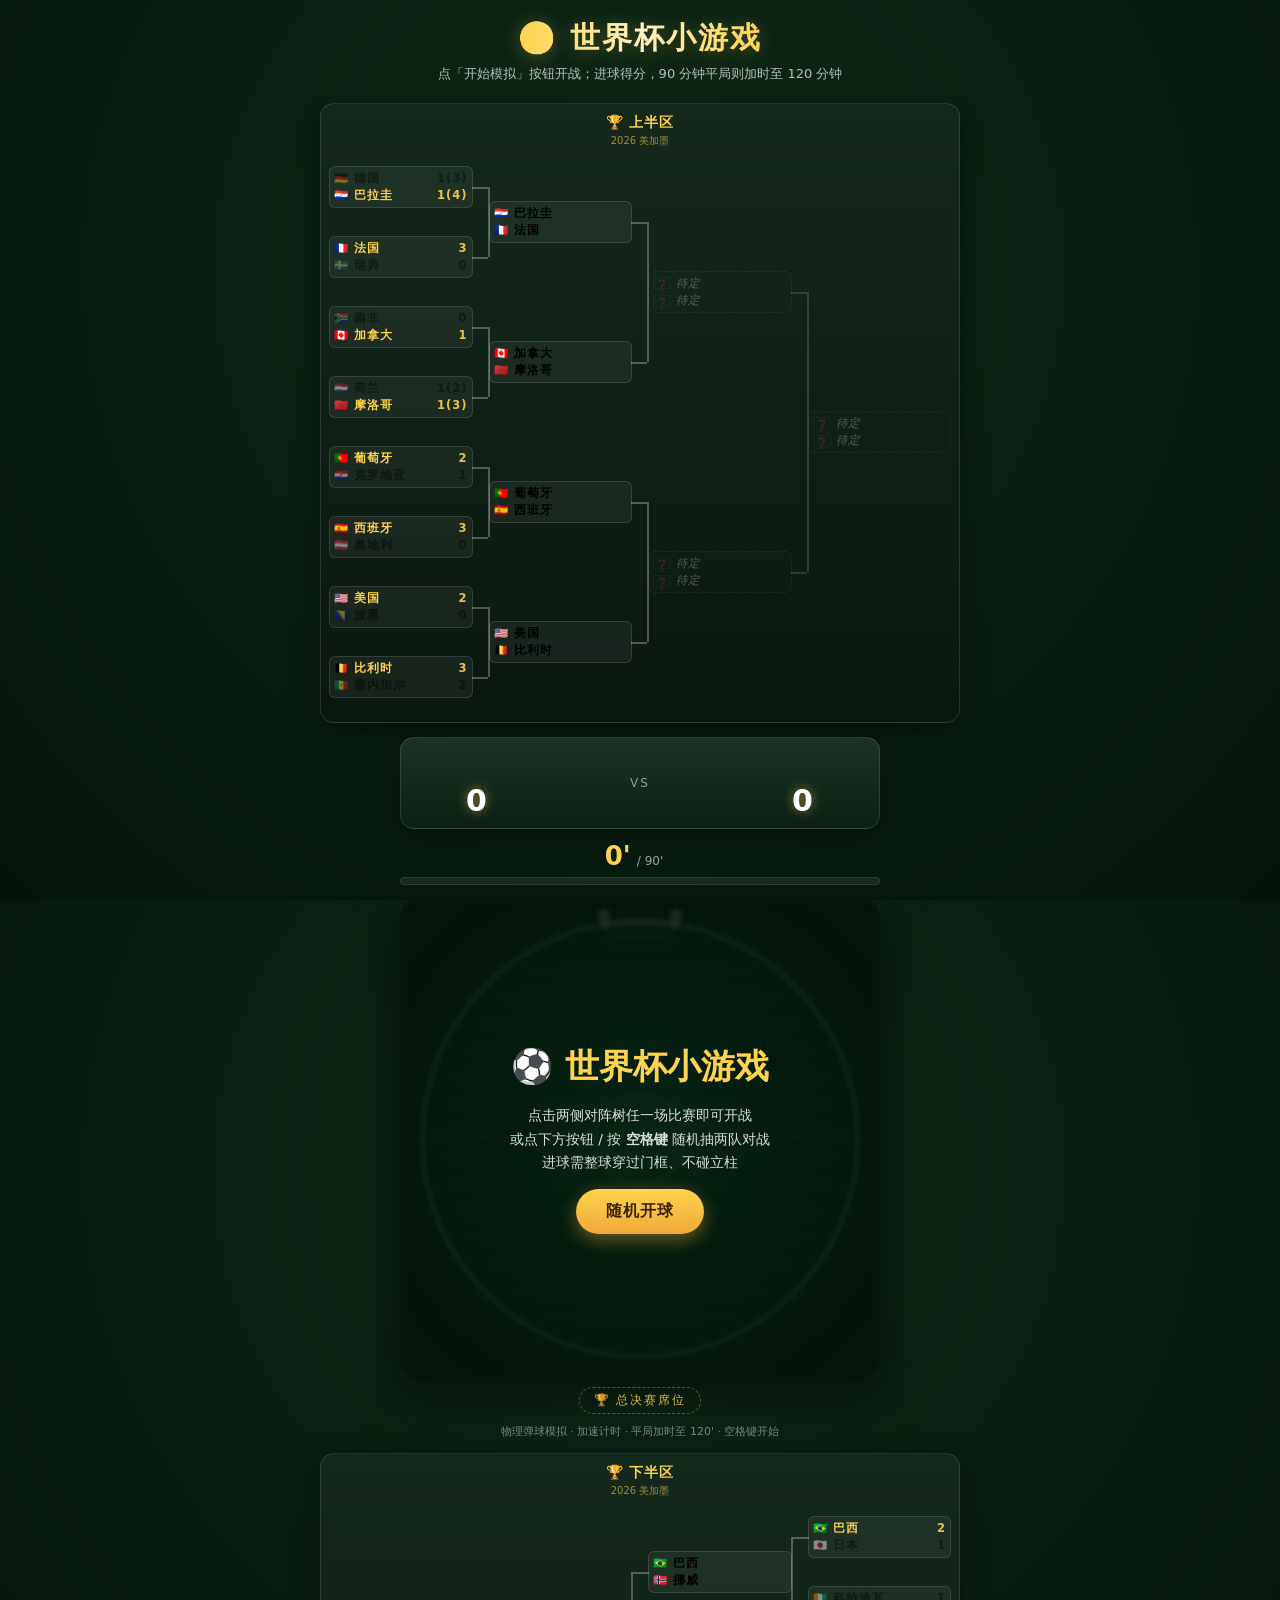
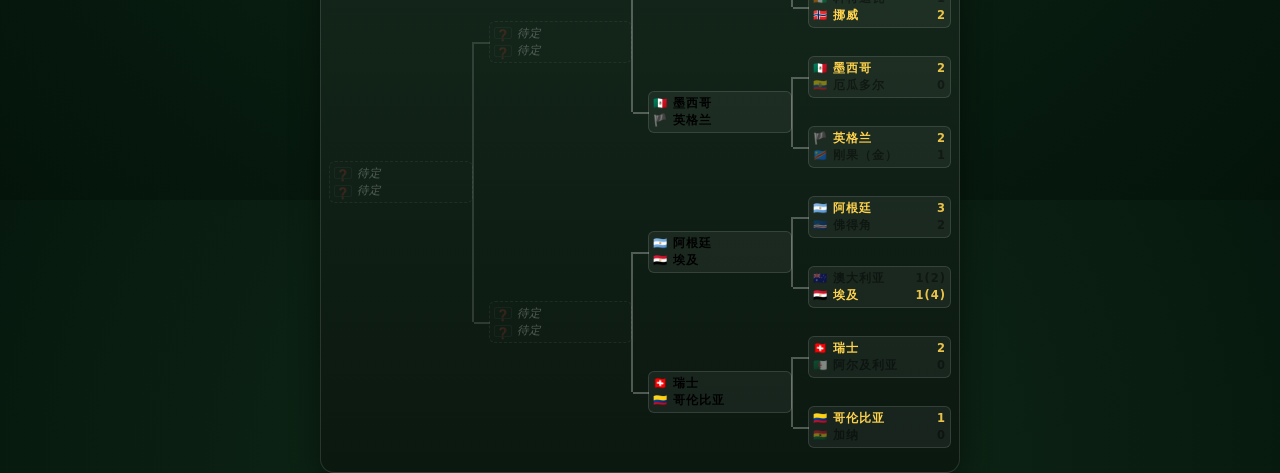
==== commit 4bf3c43a: "chore: 更新对阵图 32 强赛结果（哥伦比亚 1-0 加纳晋级） Co-Authored-By: Claude Opus 4.8 <noreply@anthropic.com>" ====
--- a/index.html
+++ b/index.html
@@ -363,7 +363,7 @@
   const CX = W/2, CY = H/2;
   const R = 290;            // 圆形球场半径
   const BALL_R = 38;        // 足球半径
-  const GOAL_SPAN = 0.42;   // 球门弧度（约 24°，整球进框后实际可进窗口极小）
+  const GOAL_SPAN = 0.32;   // 球门弧度（约 24°，整球进框后实际可进窗口极小）
 
   // ---------- 配置 / 常量 ----------
   // 比赛流程
@@ -1298,12 +1298,12 @@
       {round:"32强赛", a:ARG, b:CPV, winner:"a", scoreA:3, scoreB:2},
       {round:"32强赛", a:AUS, b:EGY, winner:"b", scoreA:1, scoreB:1, penA:2, penB:4},
       {round:"32强赛", a:SUI, b:ALG, winner:"a", scoreA:2, scoreB:0},
-      {round:"32强赛", a:COL, b:GHA, winner:null},
+      {round:"32强赛", a:COL, b:GHA, winner:"a", scoreA:1, scoreB:0},
       // 16 强赛
       {round:"16强赛", a:BRA, b:NOR, winner:null},   // 巴西(已晋级) vs 挪威(已晋级)
       {round:"16强赛", a:MEX, b:ENG, winner:null},   // 墨西哥(已晋级) vs 英格兰(已晋级)
       {round:"16强赛", a:ARG, b:EGY, winner:null},   // 阿根廷(已晋级) vs 埃及(点球晋级)
-      {round:"16强赛", a:SUI, b:TBD, winner:null},   // 瑞士(已晋级) vs 哥伦比亚/加纳
+      {round:"16强赛", a:SUI, b:COL, winner:null},   // 瑞士(已晋级) vs 哥伦比亚(已晋级)
       // 1/4 决赛
       {round:"1/4决赛", a:TBD, b:TBD, winner:null},
       {round:"1/4决赛", a:TBD, b:TBD, winner:null},
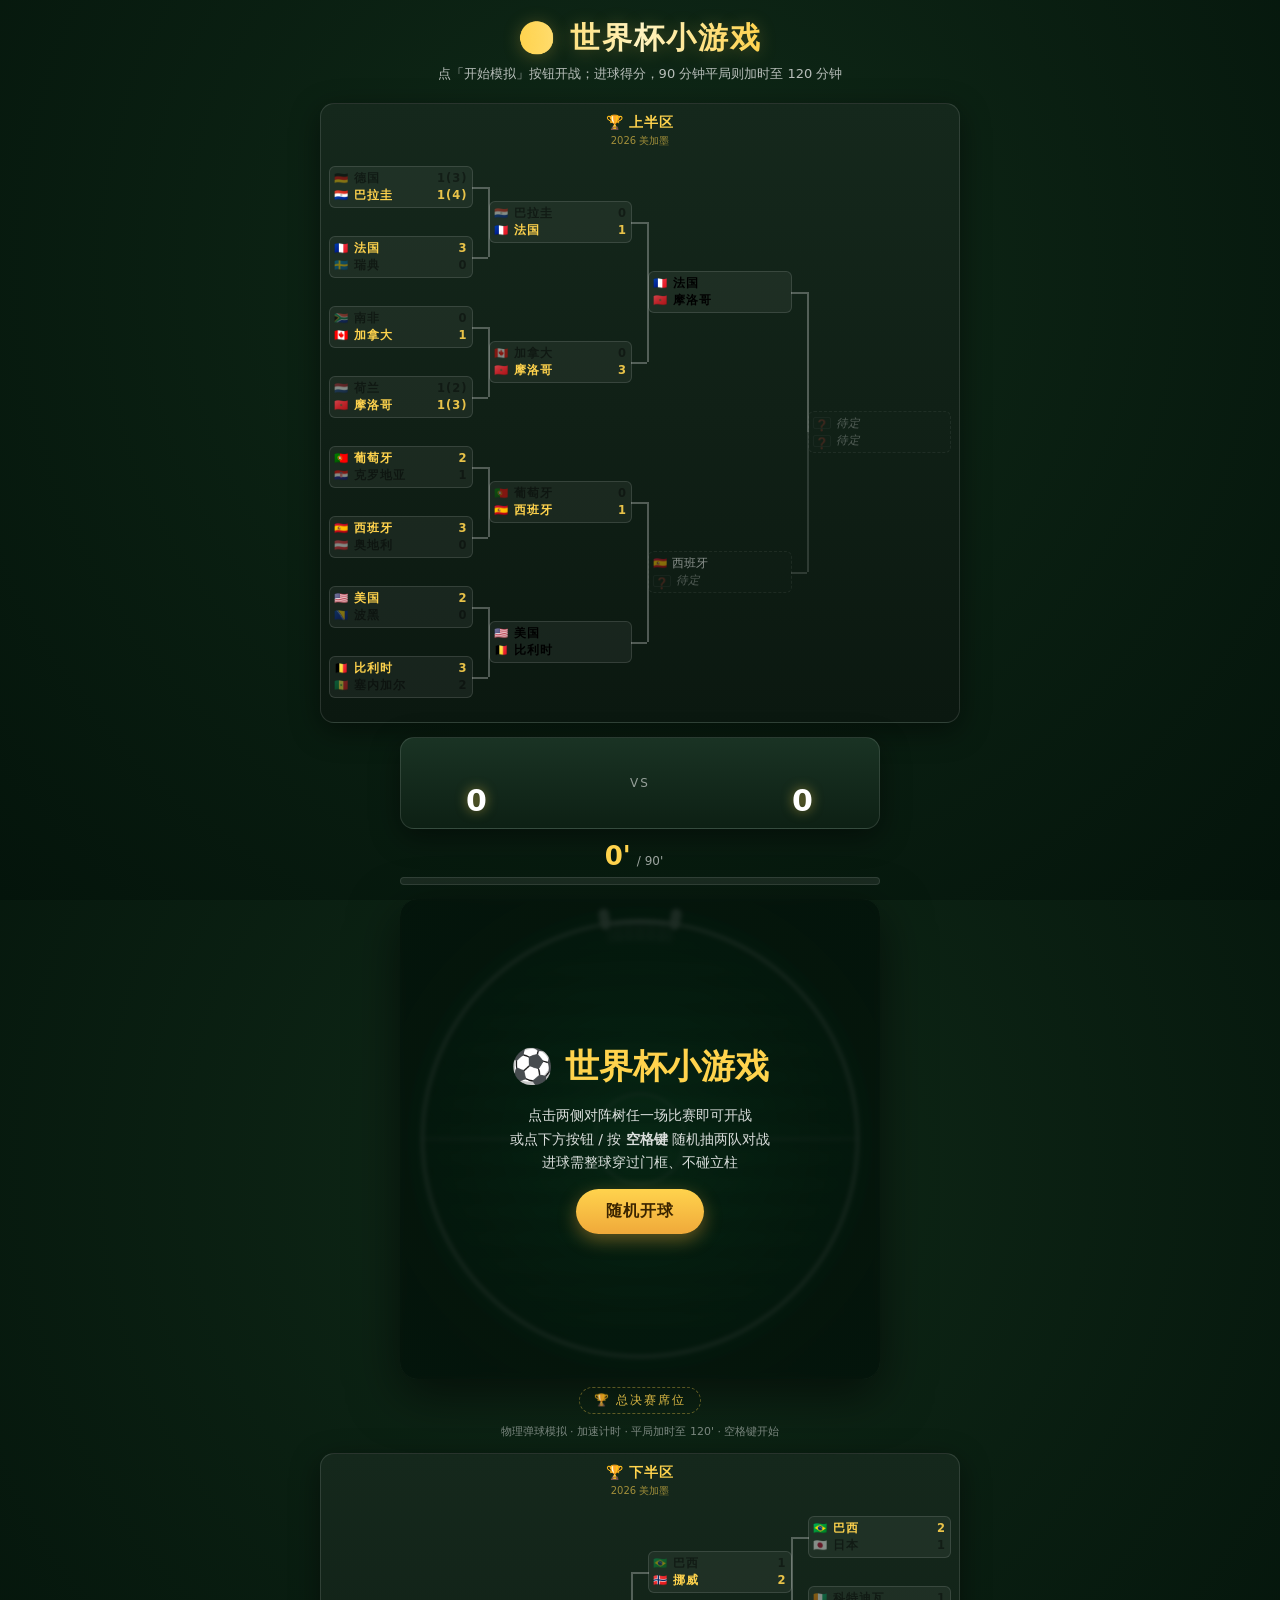
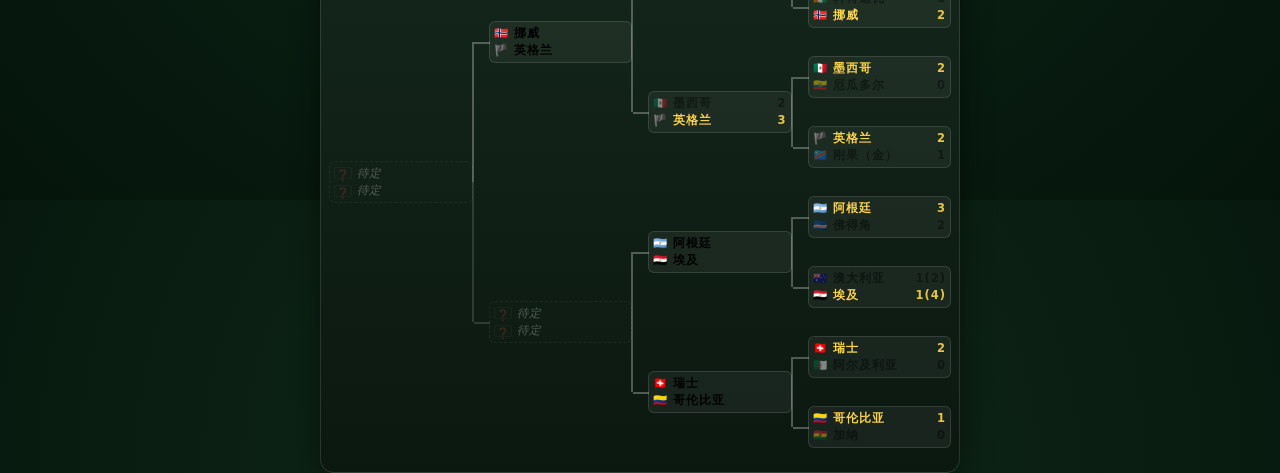
==== commit d723a786: "chore: 更新对阵图 16 强赛结果（法/摩/西/挪/英 晋级） Co-Authored-By: Claude Opus 4.8 <noreply@anthropic.com>" ====
--- a/index.html
+++ b/index.html
@@ -454,17 +454,28 @@
 
   function accel(min0, min1, k){ return min0 + (min1-min0)*Math.pow(k, P_ACCEL); }
 
-  // 中圈开球：两球置于球场中央两侧（随机中轴），各自朝外侧射出
-  function resetBallsToCenter(){
+  // 中圈开球：两球置于球场中央两侧，各自朝外侧射出
+  // randomize=true（进球后重启）：两球置于随机角度（互为对侧），避免恰好对准当前旋转中的球门
+  // randomize=false（开场/半场/加时开球）：两球左右并排固定位置，避免开场即进球
+  function resetBallsToCenter(randomize){
     const balls = state.balls;
     const off = BALL_R + 6;                 // 两球距中心的偏移
+    const baseAng = Math.random()*Math.PI*2;
     for(let i=0;i<balls.length;i++){
       const s = i===0 ? -1 : 1;             // 球0(A)在左，球1(B)在右
-      // 两球左右并排在中圈：位置固定，不随机，避免恰好对准球门一开场就进球
-      balls[i].x = CX + s*off;
-      balls[i].y = CY;
-      // 朝外侧水平射出（A 向左、B 向右），略带上下随机扰动让轨迹不平行
-      const outDir = (s<0 ? Math.PI : 0) + (Math.random()-0.5)*0.8;
+      let outDir;
+      if(randomize){
+        // 进球后：两球置于中圈随机角度（互为对侧），朝外侧射出
+        const ang = baseAng + (s<0 ? 0 : Math.PI);
+        balls[i].x = CX + Math.cos(ang)*off;
+        balls[i].y = CY + Math.sin(ang)*off;
+        outDir = ang + (Math.random()-0.5)*0.8;
+      } else {
+        // 开场/半场：两球左右并排固定位置（A 左 B 右），朝外侧水平射出
+        balls[i].x = CX + s*off;
+        balls[i].y = CY;
+        outDir = (s<0 ? Math.PI : 0) + (Math.random()-0.5)*0.8;
+      }
       balls[i].vx = Math.cos(outDir)*TARGET_SP;
       balls[i].vy = Math.sin(outDir)*TARGET_SP;
       balls[i].spin = 0;
@@ -475,7 +486,8 @@
   // 触发中圈开球 + 停顿：两球回中央，冻结 KICKOFF_PAUSE 秒（期间时钟与物理均暂停）
   // resetRot：仅在开场时刻（开场/下半场/加时/加时下半场）复位球场朝向，进球后不复位
   function kickoffPause(min, resetRot){
-    resetBallsToCenter();
+    // resetRot=true（开场/半场）固定位置；resetRot falsy（进球后）随机位置
+    resetBallsToCenter(!resetRot);
     if(resetRot) state.rot = 0;   // 开场：中线水平、球门回到正上方；进球后保持当前朝向继续旋转
     state.matchMin = min;
     state.freezeMin = min;
@@ -1207,6 +1219,7 @@
        <div style="opacity:.7;font-size:13px;margin-top:6px">点击下方按钮 / 按空格键开始模拟</div>`;
     elStartBtn.textContent = "开始模拟";
     elOverlay.classList.remove("hidden");
+    updateClock();   // 选定新比赛时刷新时钟/进度条，清除上一场 90'/100% 残留
     draw();
   }
 
@@ -1279,13 +1292,13 @@
       {round:"32强赛", a:USA, b:BIH, winner:"a", scoreA:2, scoreB:0},
       {round:"32强赛", a:BEL, b:SEN, winner:"a", scoreA:3, scoreB:2},
       // 16 强赛（胜者占位）
-      {round:"16强赛", a:PAR, b:FRA, winner:null},   // 巴拉圭(已晋级) vs 法国(已晋级)
-      {round:"16强赛", a:CAN, b:MAR, winner:null},   // 加拿大(已晋级) vs 摩洛哥(已晋级)
-      {round:"16强赛", a:POR, b:ESP, winner:null},   // 葡萄牙(已晋级) vs 西班牙(已晋级)
+      {round:"16强赛", a:PAR, b:FRA, winner:"b", scoreA:0, scoreB:1},   // 巴拉圭 vs 法国（法国晋级）
+      {round:"16强赛", a:CAN, b:MAR, winner:"b", scoreA:0, scoreB:3},   // 加拿大 vs 摩洛哥（摩洛哥晋级）
+      {round:"16强赛", a:POR, b:ESP, winner:"b", scoreA:0, scoreB:1},   // 葡萄牙 vs 西班牙（西班牙晋级）
       {round:"16强赛", a:USA, b:BEL, winner:null},   // 美国(已晋级) vs 比利时(已晋级)
       // 1/4 决赛
-      {round:"1/4决赛", a:TBD, b:TBD, winner:null},
-      {round:"1/4决赛", a:TBD, b:TBD, winner:null},
+      {round:"1/4决赛", a:FRA, b:MAR, winner:null},   // 法国(已晋级) vs 摩洛哥(已晋级)
+      {round:"1/4决赛", a:ESP, b:TBD, winner:null},   // 西班牙(已晋级) vs 美国/比利时胜者
       // 半决赛
       {round:"半决赛", a:TBD, b:TBD, winner:null}
     ],
@@ -1300,12 +1313,12 @@
       {round:"32强赛", a:SUI, b:ALG, winner:"a", scoreA:2, scoreB:0},
       {round:"32强赛", a:COL, b:GHA, winner:"a", scoreA:1, scoreB:0},
       // 16 强赛
-      {round:"16强赛", a:BRA, b:NOR, winner:null},   // 巴西(已晋级) vs 挪威(已晋级)
-      {round:"16强赛", a:MEX, b:ENG, winner:null},   // 墨西哥(已晋级) vs 英格兰(已晋级)
+      {round:"16强赛", a:BRA, b:NOR, winner:"b", scoreA:1, scoreB:2},   // 巴西 vs 挪威（挪威晋级）
+      {round:"16强赛", a:MEX, b:ENG, winner:"b", scoreA:2, scoreB:3},   // 墨西哥 vs 英格兰（英格兰晋级）
       {round:"16强赛", a:ARG, b:EGY, winner:null},   // 阿根廷(已晋级) vs 埃及(点球晋级)
       {round:"16强赛", a:SUI, b:COL, winner:null},   // 瑞士(已晋级) vs 哥伦比亚(已晋级)
       // 1/4 决赛
-      {round:"1/4决赛", a:TBD, b:TBD, winner:null},
+      {round:"1/4决赛", a:NOR, b:ENG, winner:null},   // 挪威(已晋级) vs 英格兰(已晋级)
       {round:"1/4决赛", a:TBD, b:TBD, winner:null},
       // 半决赛
       {round:"半决赛", a:TBD, b:TBD, winner:null}
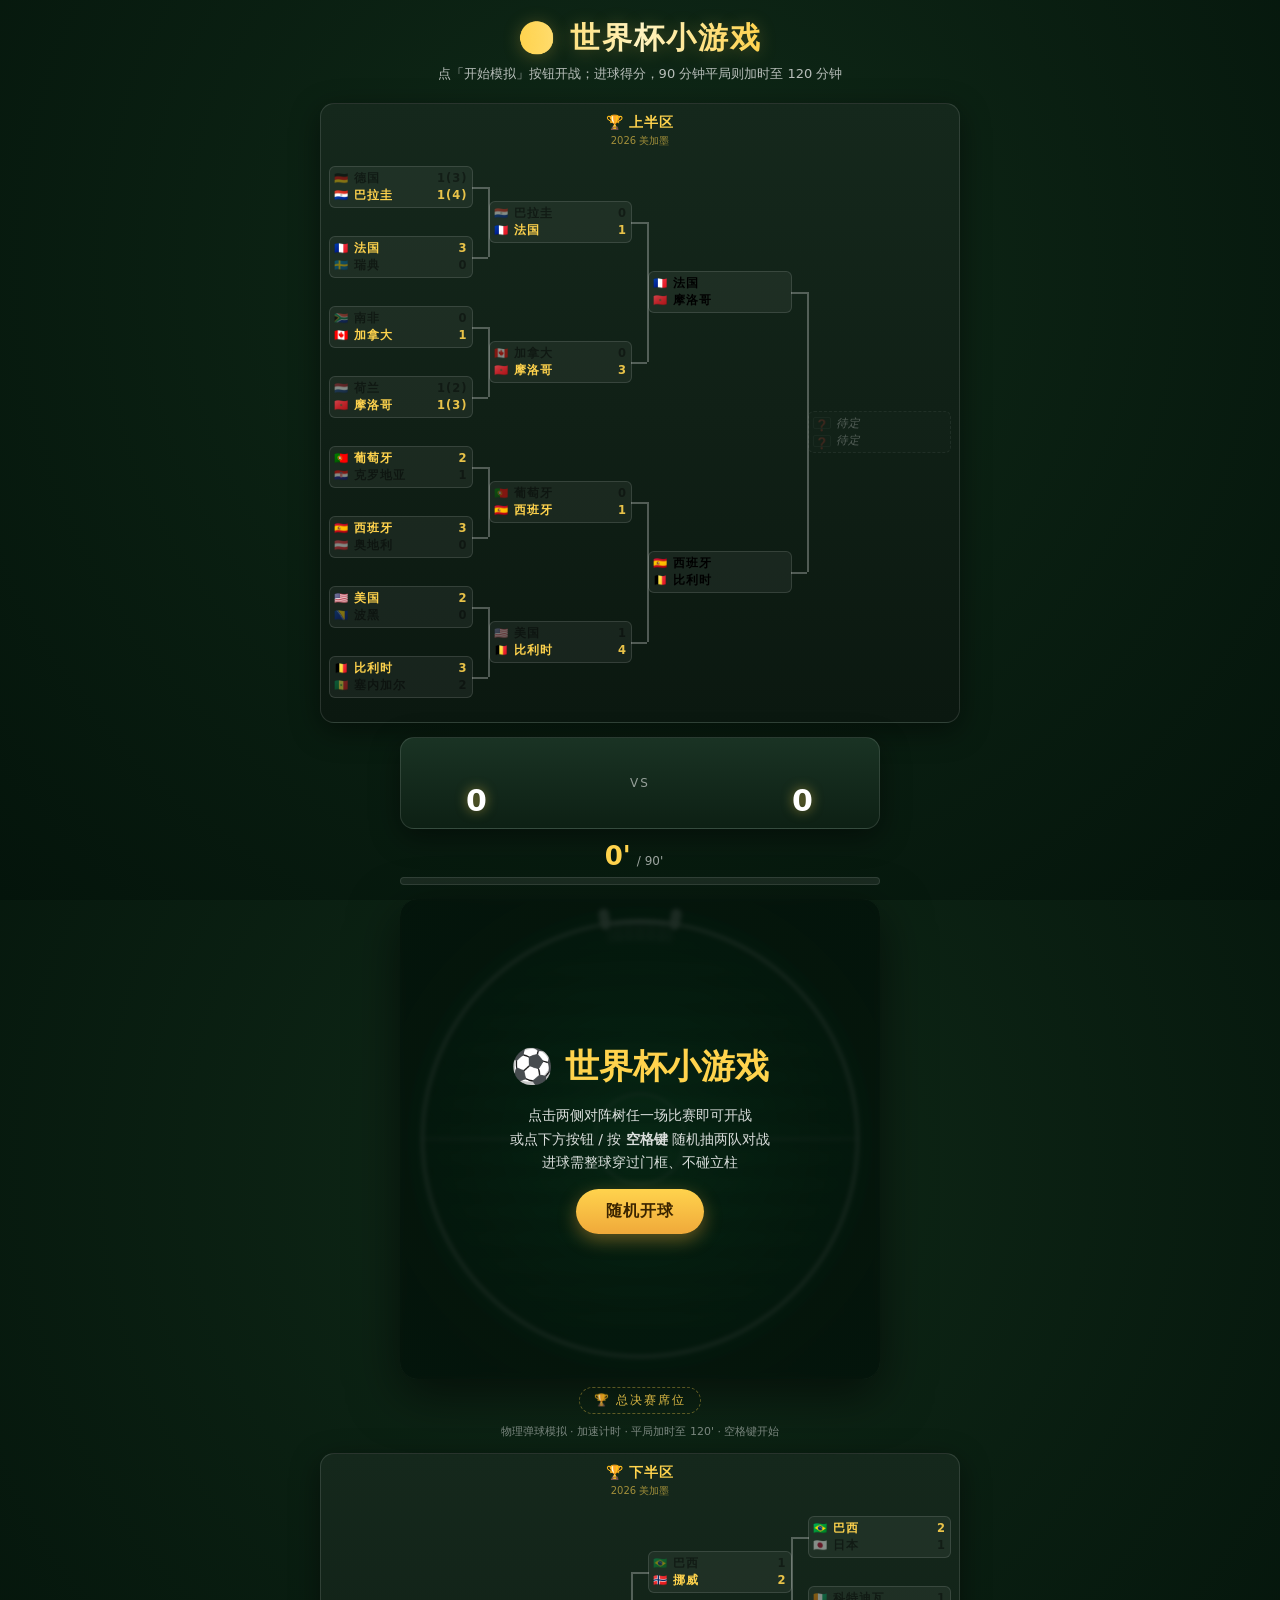
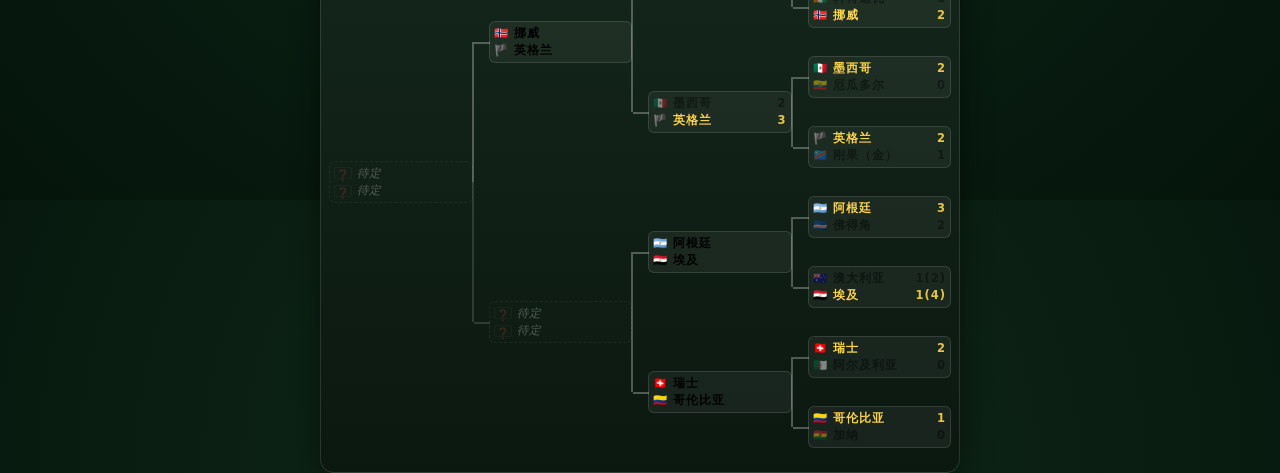
==== commit 584d6ece: "chore: 更新对阵图 16 强赛结果（比利时 4-1 美国晋级） Co-Authored-By: Claude Opus 4.8 <noreply@anthropic.com>" ====
--- a/index.html
+++ b/index.html
@@ -1295,10 +1295,10 @@
       {round:"16强赛", a:PAR, b:FRA, winner:"b", scoreA:0, scoreB:1},   // 巴拉圭 vs 法国（法国晋级）
       {round:"16强赛", a:CAN, b:MAR, winner:"b", scoreA:0, scoreB:3},   // 加拿大 vs 摩洛哥（摩洛哥晋级）
       {round:"16强赛", a:POR, b:ESP, winner:"b", scoreA:0, scoreB:1},   // 葡萄牙 vs 西班牙（西班牙晋级）
-      {round:"16强赛", a:USA, b:BEL, winner:null},   // 美国(已晋级) vs 比利时(已晋级)
+      {round:"16强赛", a:USA, b:BEL, winner:"b", scoreA:1, scoreB:4},   // 美国 vs 比利时（比利时晋级）
       // 1/4 决赛
       {round:"1/4决赛", a:FRA, b:MAR, winner:null},   // 法国(已晋级) vs 摩洛哥(已晋级)
-      {round:"1/4决赛", a:ESP, b:TBD, winner:null},   // 西班牙(已晋级) vs 美国/比利时胜者
+      {round:"1/4决赛", a:ESP, b:BEL, winner:null},   // 西班牙(已晋级) vs 比利时(已晋级)
       // 半决赛
       {round:"半决赛", a:TBD, b:TBD, winner:null}
     ],
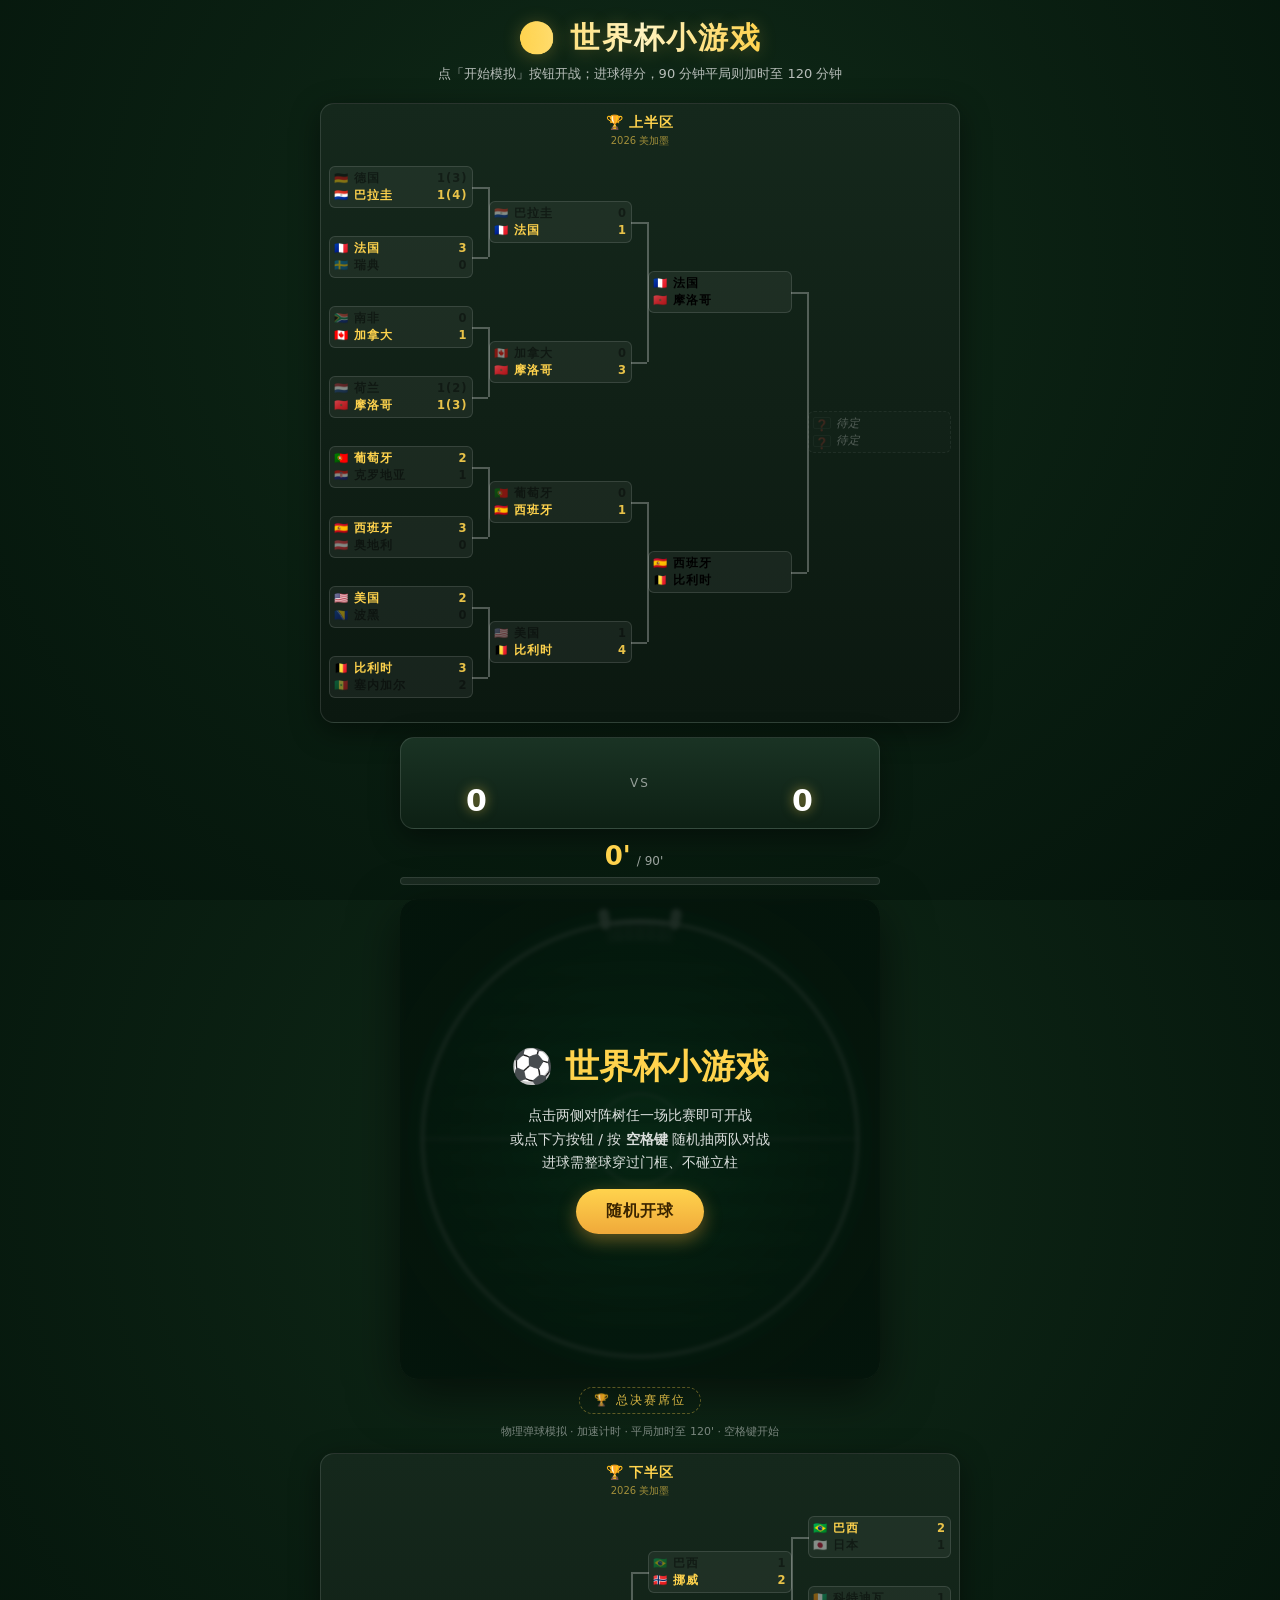
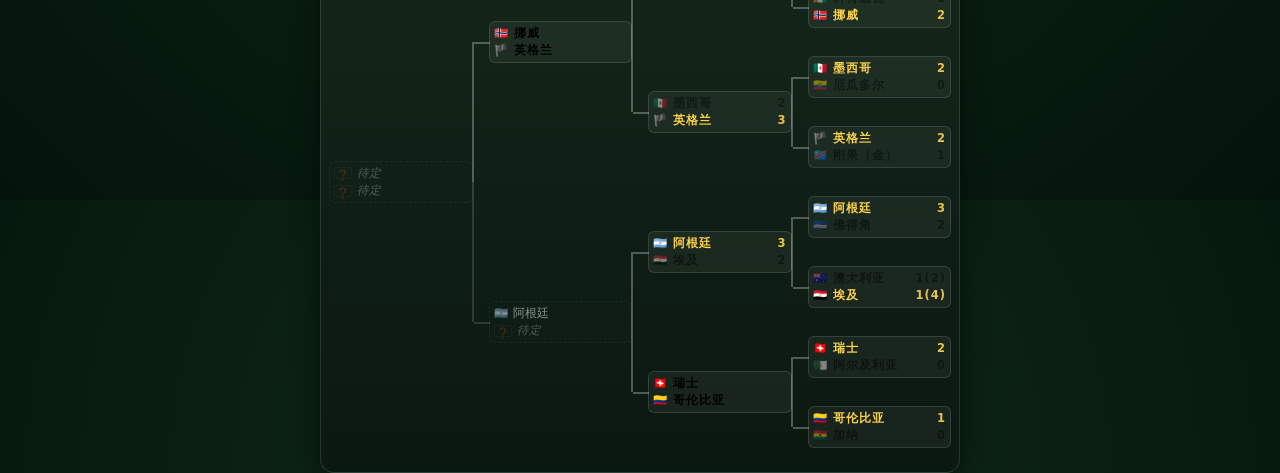
==== commit 4fdfd274: "chore: 更新对阵图 16 强赛结果（阿根廷 3-2 埃及晋级） Co-Authored-By: Claude Opus 4.8 <noreply@anthropic.com>" ====
--- a/index.html
+++ b/index.html
@@ -1315,11 +1315,11 @@
       // 16 强赛
       {round:"16强赛", a:BRA, b:NOR, winner:"b", scoreA:1, scoreB:2},   // 巴西 vs 挪威（挪威晋级）
       {round:"16强赛", a:MEX, b:ENG, winner:"b", scoreA:2, scoreB:3},   // 墨西哥 vs 英格兰（英格兰晋级）
-      {round:"16强赛", a:ARG, b:EGY, winner:null},   // 阿根廷(已晋级) vs 埃及(点球晋级)
+      {round:"16强赛", a:ARG, b:EGY, winner:"a", scoreA:3, scoreB:2},   // 阿根廷 vs 埃及（阿根廷晋级）
       {round:"16强赛", a:SUI, b:COL, winner:null},   // 瑞士(已晋级) vs 哥伦比亚(已晋级)
       // 1/4 决赛
       {round:"1/4决赛", a:NOR, b:ENG, winner:null},   // 挪威(已晋级) vs 英格兰(已晋级)
-      {round:"1/4决赛", a:TBD, b:TBD, winner:null},
+      {round:"1/4决赛", a:ARG, b:TBD, winner:null},   // 阿根廷(已晋级) vs 瑞士/哥伦比亚胜者
       // 半决赛
       {round:"半决赛", a:TBD, b:TBD, winner:null}
     ]
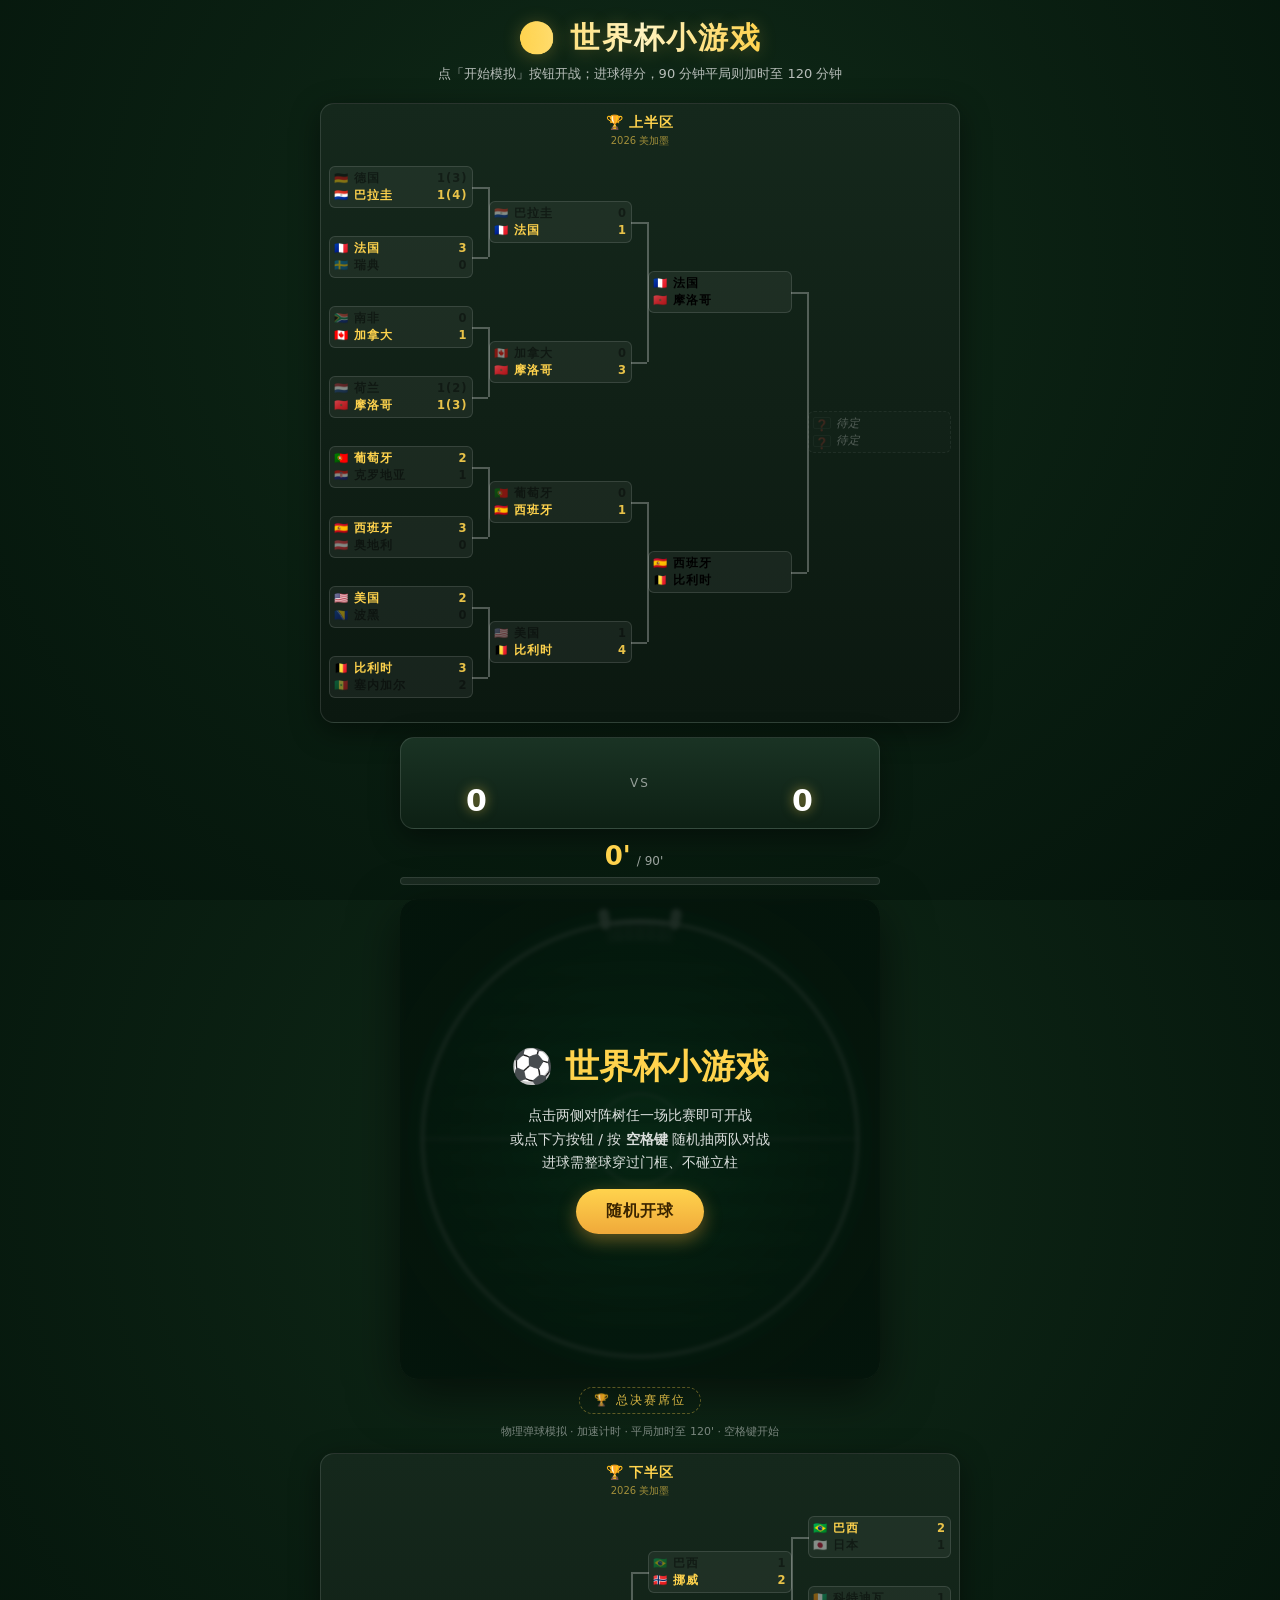
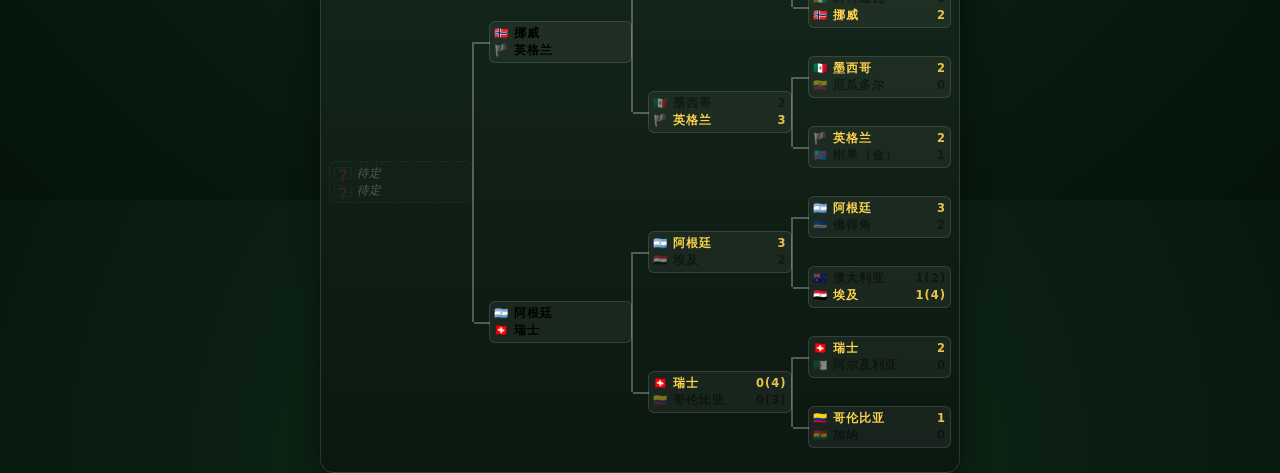
==== commit e0042290: "chore: 更新对阵图 16 强赛结果（瑞士点球 4-3 哥伦比亚晋级） Co-Authored-By: Claude Opus 4.8 <noreply@anthropic.com>" ====
--- a/index.html
+++ b/index.html
@@ -1316,10 +1316,10 @@
       {round:"16强赛", a:BRA, b:NOR, winner:"b", scoreA:1, scoreB:2},   // 巴西 vs 挪威（挪威晋级）
       {round:"16强赛", a:MEX, b:ENG, winner:"b", scoreA:2, scoreB:3},   // 墨西哥 vs 英格兰（英格兰晋级）
       {round:"16强赛", a:ARG, b:EGY, winner:"a", scoreA:3, scoreB:2},   // 阿根廷 vs 埃及（阿根廷晋级）
-      {round:"16强赛", a:SUI, b:COL, winner:null},   // 瑞士(已晋级) vs 哥伦比亚(已晋级)
+      {round:"16强赛", a:SUI, b:COL, winner:"a", scoreA:0, scoreB:0, penA:4, penB:3},   // 瑞士 vs 哥伦比亚（瑞士点球晋级）
       // 1/4 决赛
       {round:"1/4决赛", a:NOR, b:ENG, winner:null},   // 挪威(已晋级) vs 英格兰(已晋级)
-      {round:"1/4决赛", a:ARG, b:TBD, winner:null},   // 阿根廷(已晋级) vs 瑞士/哥伦比亚胜者
+      {round:"1/4决赛", a:ARG, b:SUI, winner:null},   // 阿根廷(已晋级) vs 瑞士(已晋级)
       // 半决赛
       {round:"半决赛", a:TBD, b:TBD, winner:null}
     ]
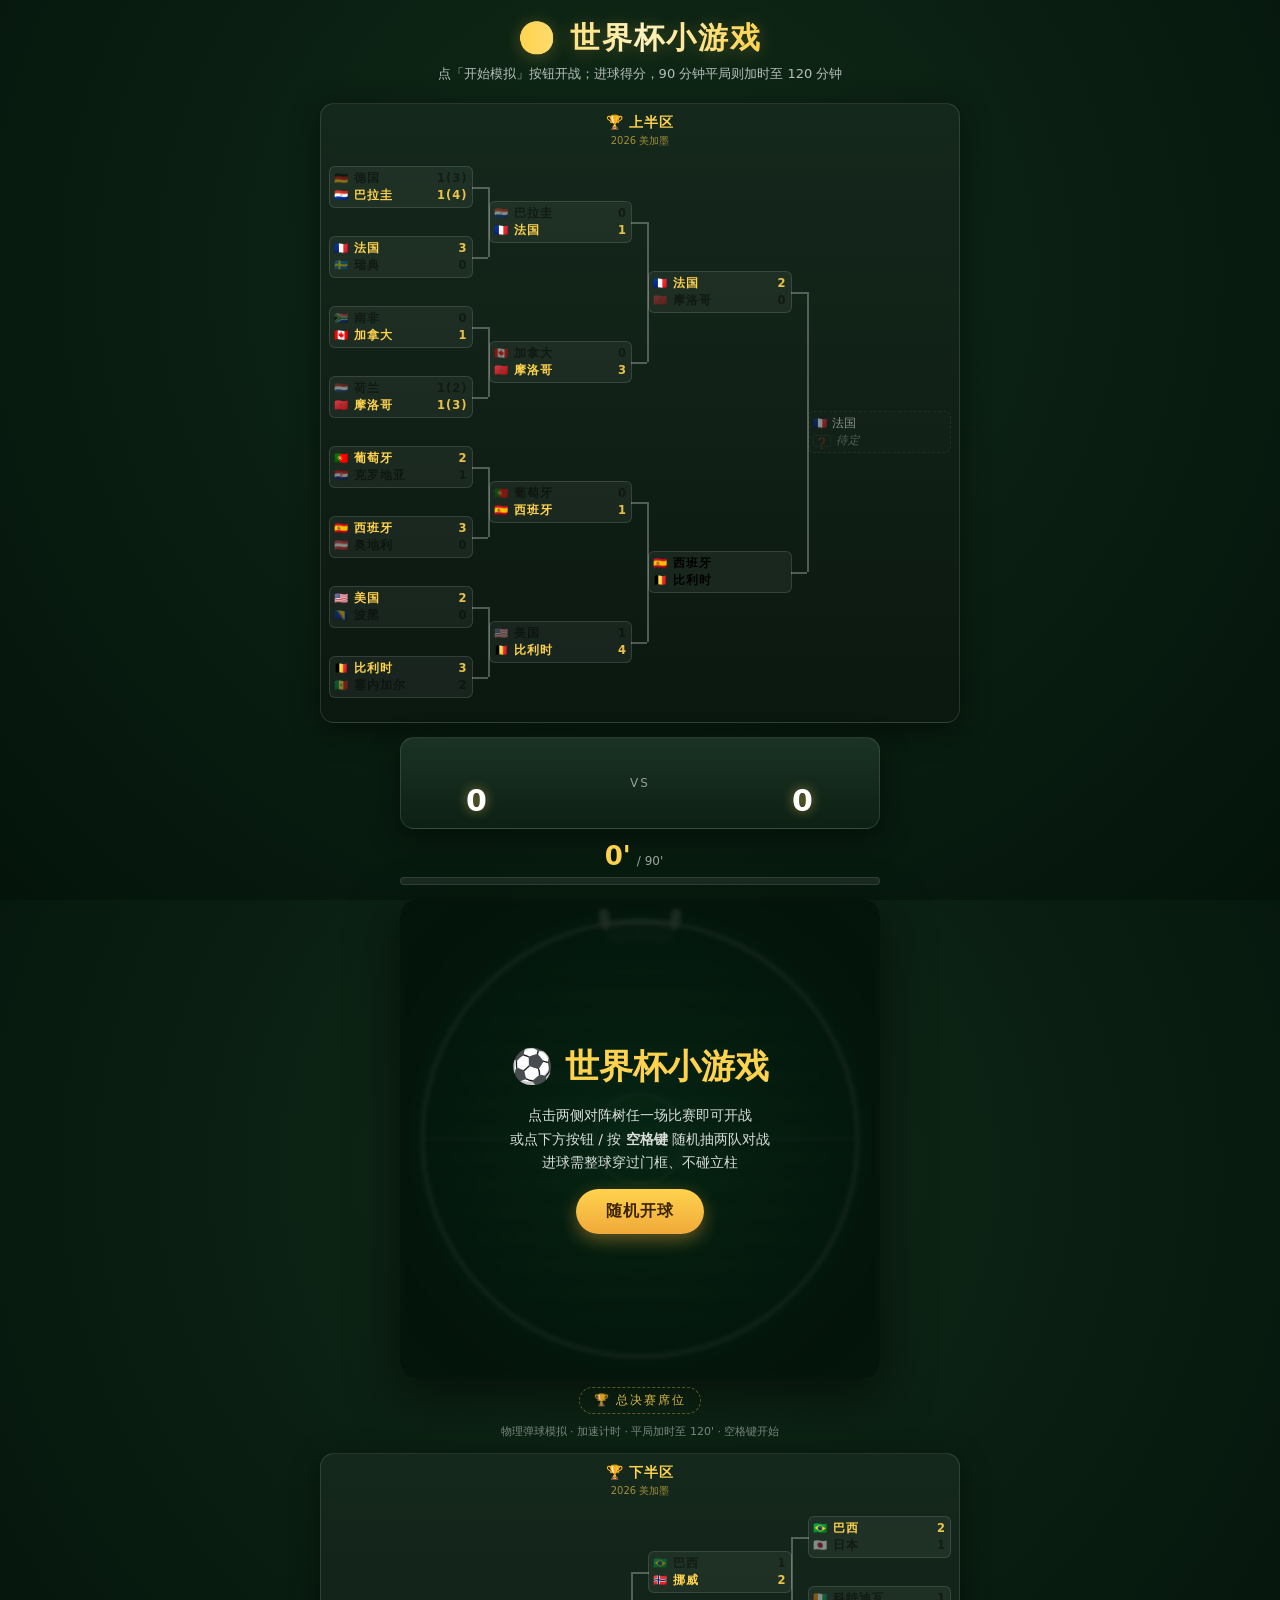
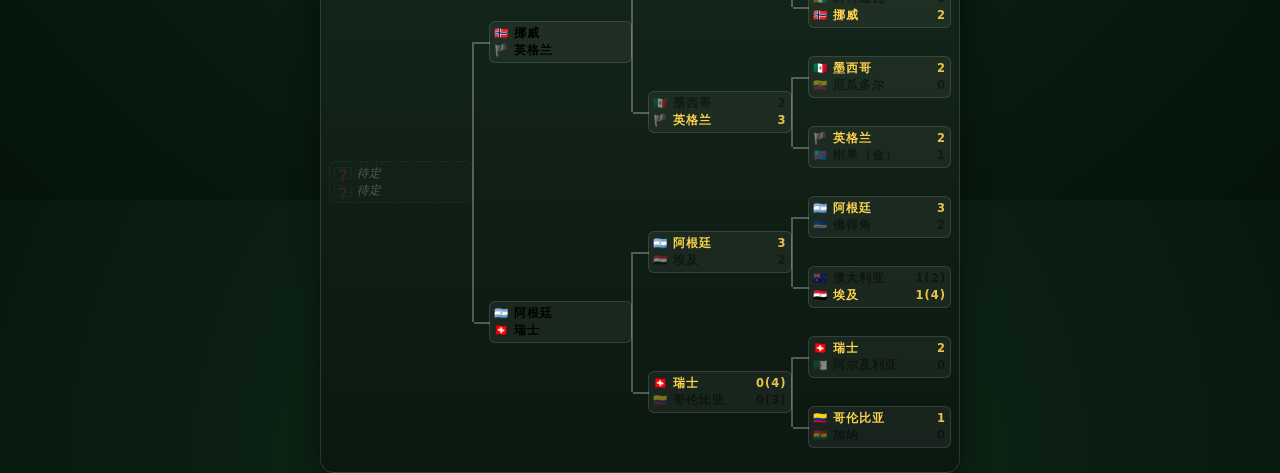
==== commit 221aabf8: "chore: 更新对阵图 1/4 决赛结果（法国 2-0 摩洛哥晋级） Co-Authored-By: Claude Opus 4.8 <noreply@anthropic.com>" ====
--- a/index.html
+++ b/index.html
@@ -1297,10 +1297,10 @@
       {round:"16强赛", a:POR, b:ESP, winner:"b", scoreA:0, scoreB:1},   // 葡萄牙 vs 西班牙（西班牙晋级）
       {round:"16强赛", a:USA, b:BEL, winner:"b", scoreA:1, scoreB:4},   // 美国 vs 比利时（比利时晋级）
       // 1/4 决赛
-      {round:"1/4决赛", a:FRA, b:MAR, winner:null},   // 法国(已晋级) vs 摩洛哥(已晋级)
+      {round:"1/4决赛", a:FRA, b:MAR, winner:"a", scoreA:2, scoreB:0},   // 法国 2-0 摩洛哥（法国晋级）
       {round:"1/4决赛", a:ESP, b:BEL, winner:null},   // 西班牙(已晋级) vs 比利时(已晋级)
       // 半决赛
-      {round:"半决赛", a:TBD, b:TBD, winner:null}
+      {round:"半决赛", a:FRA, b:TBD, winner:null}
     ],
     bottom:[
       // 32 强赛
